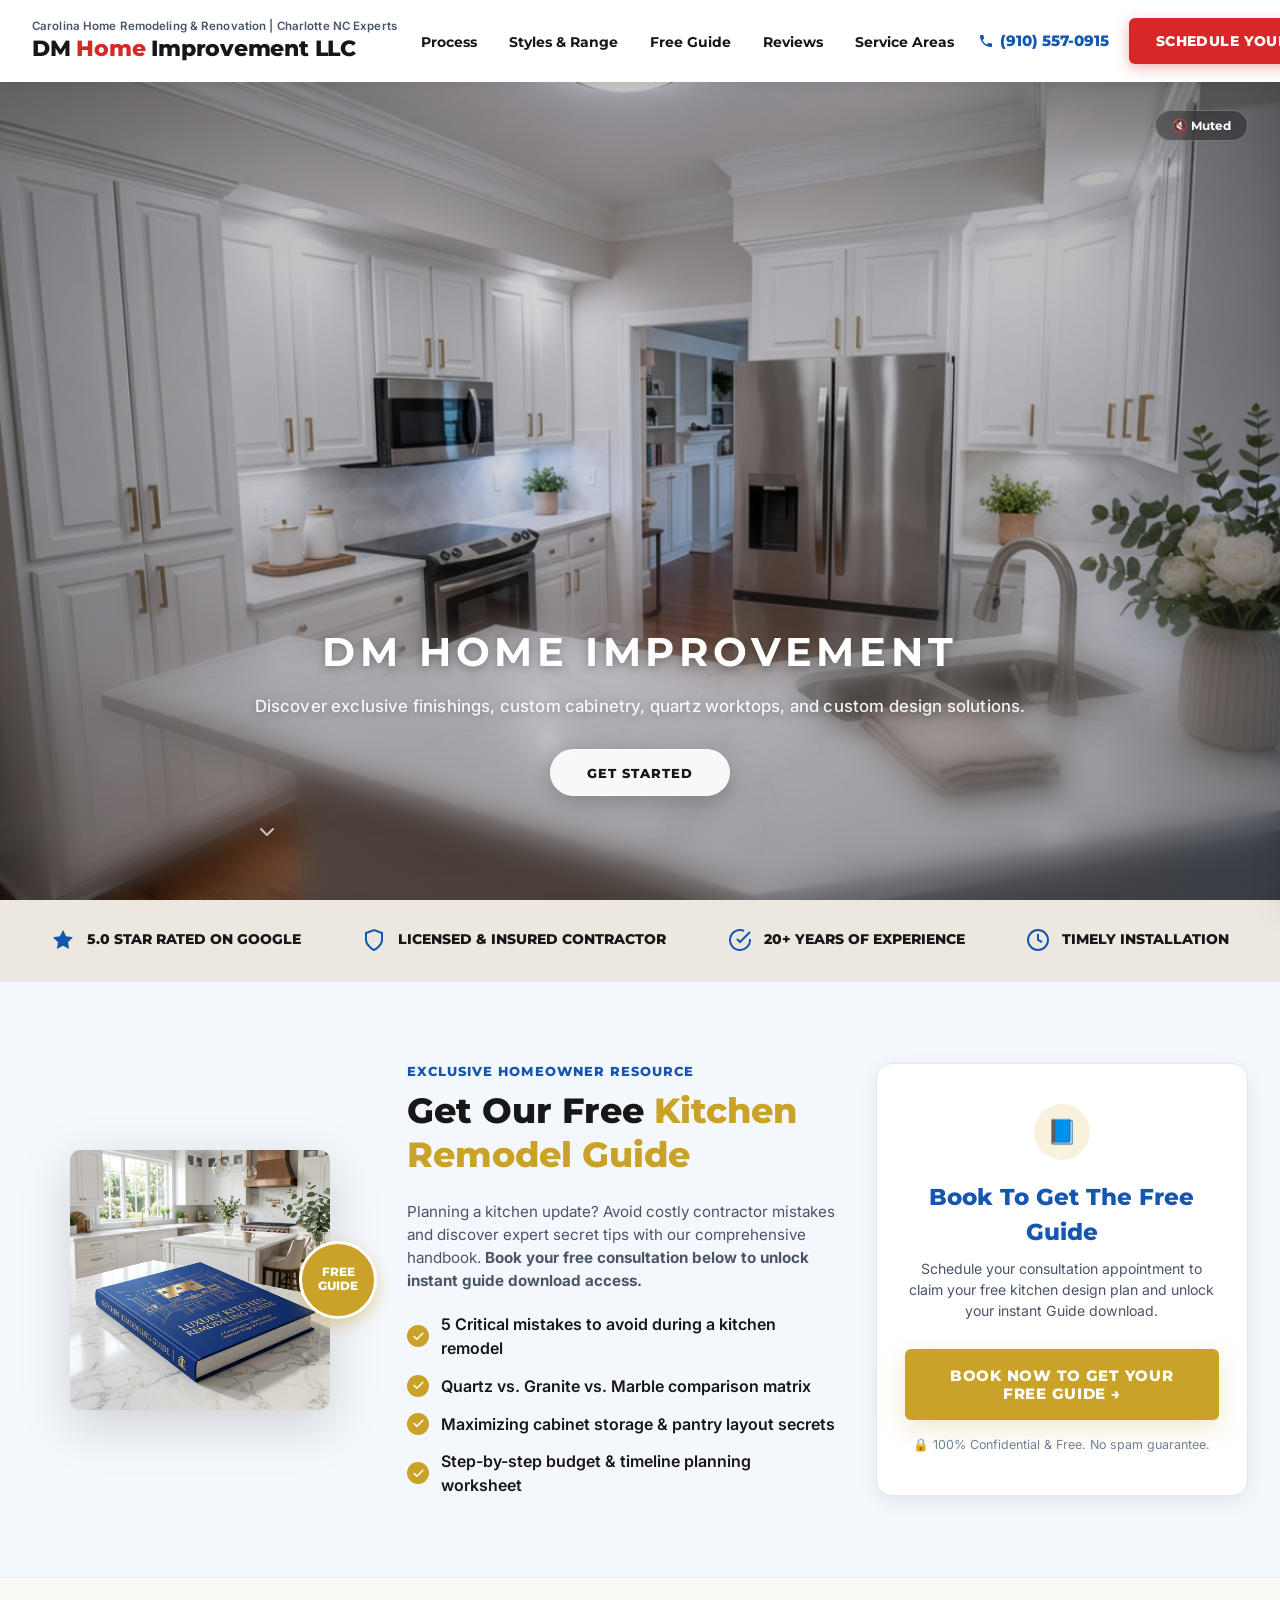
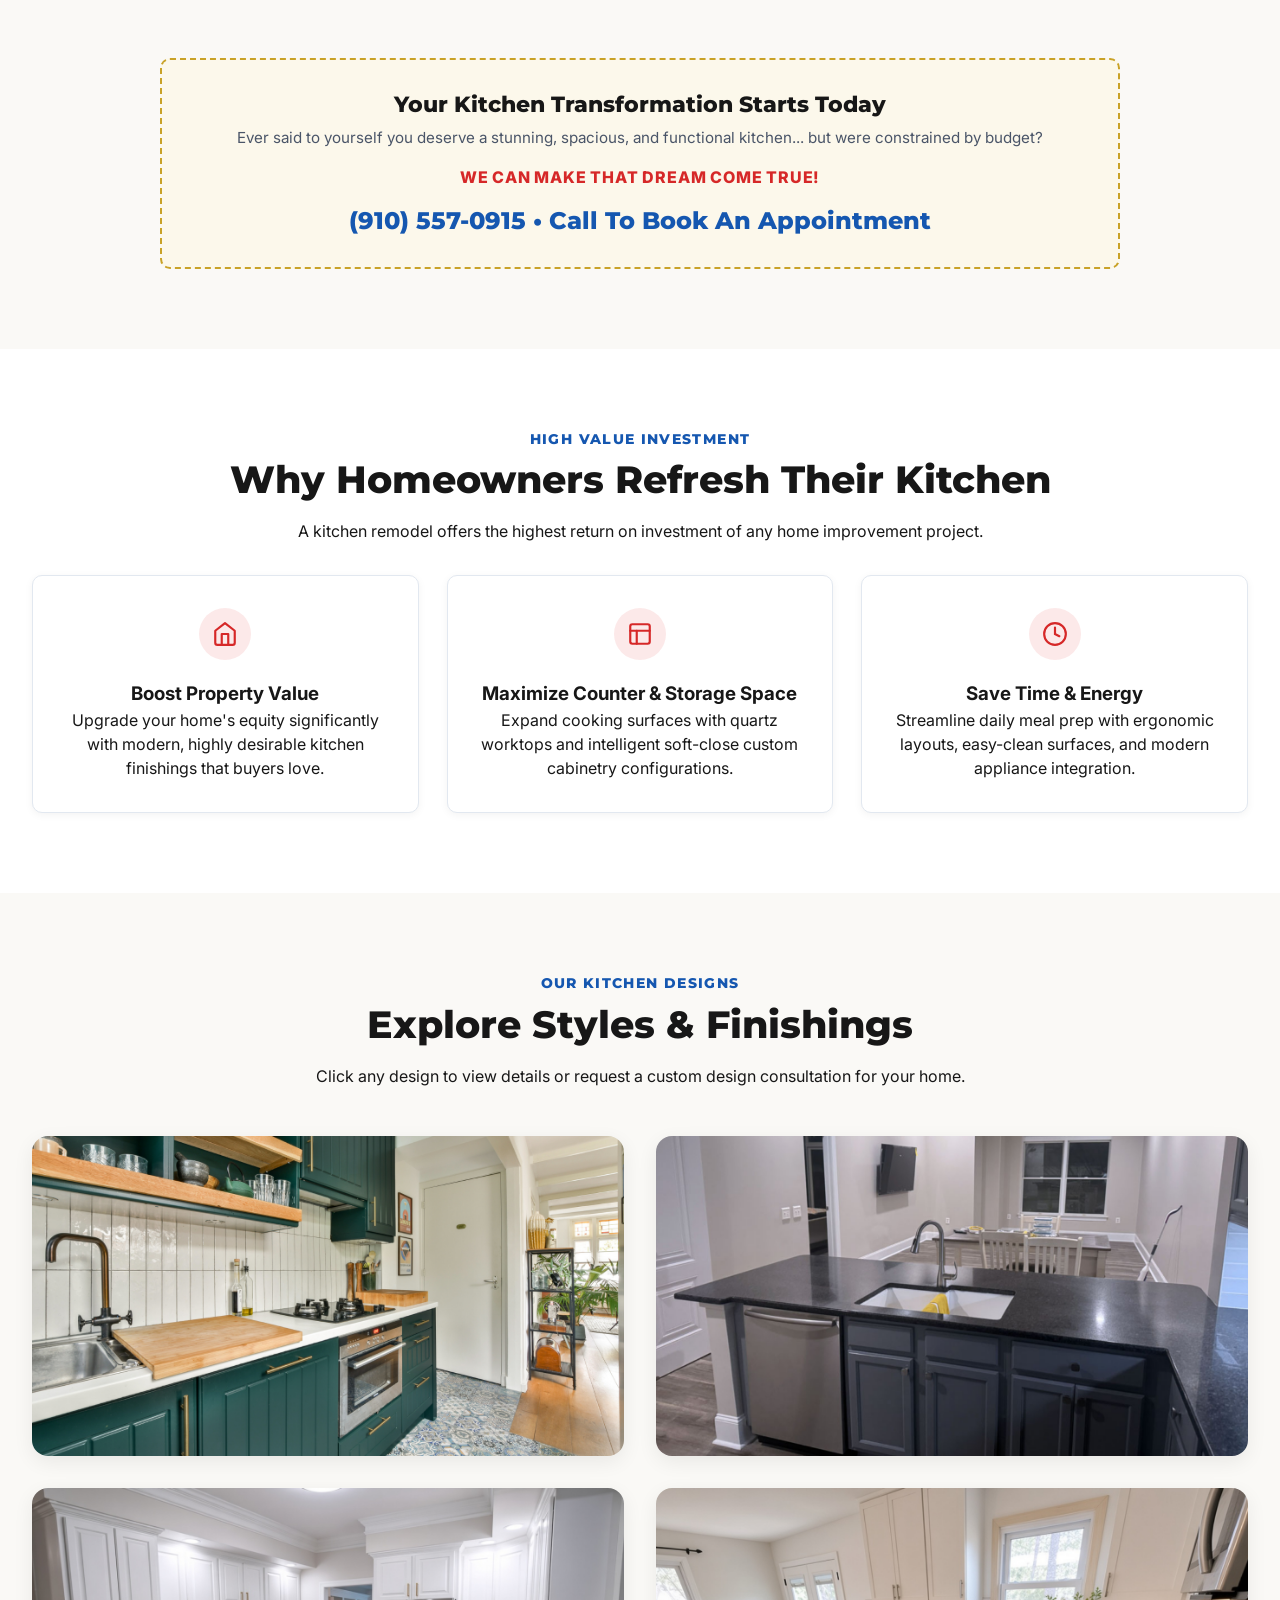
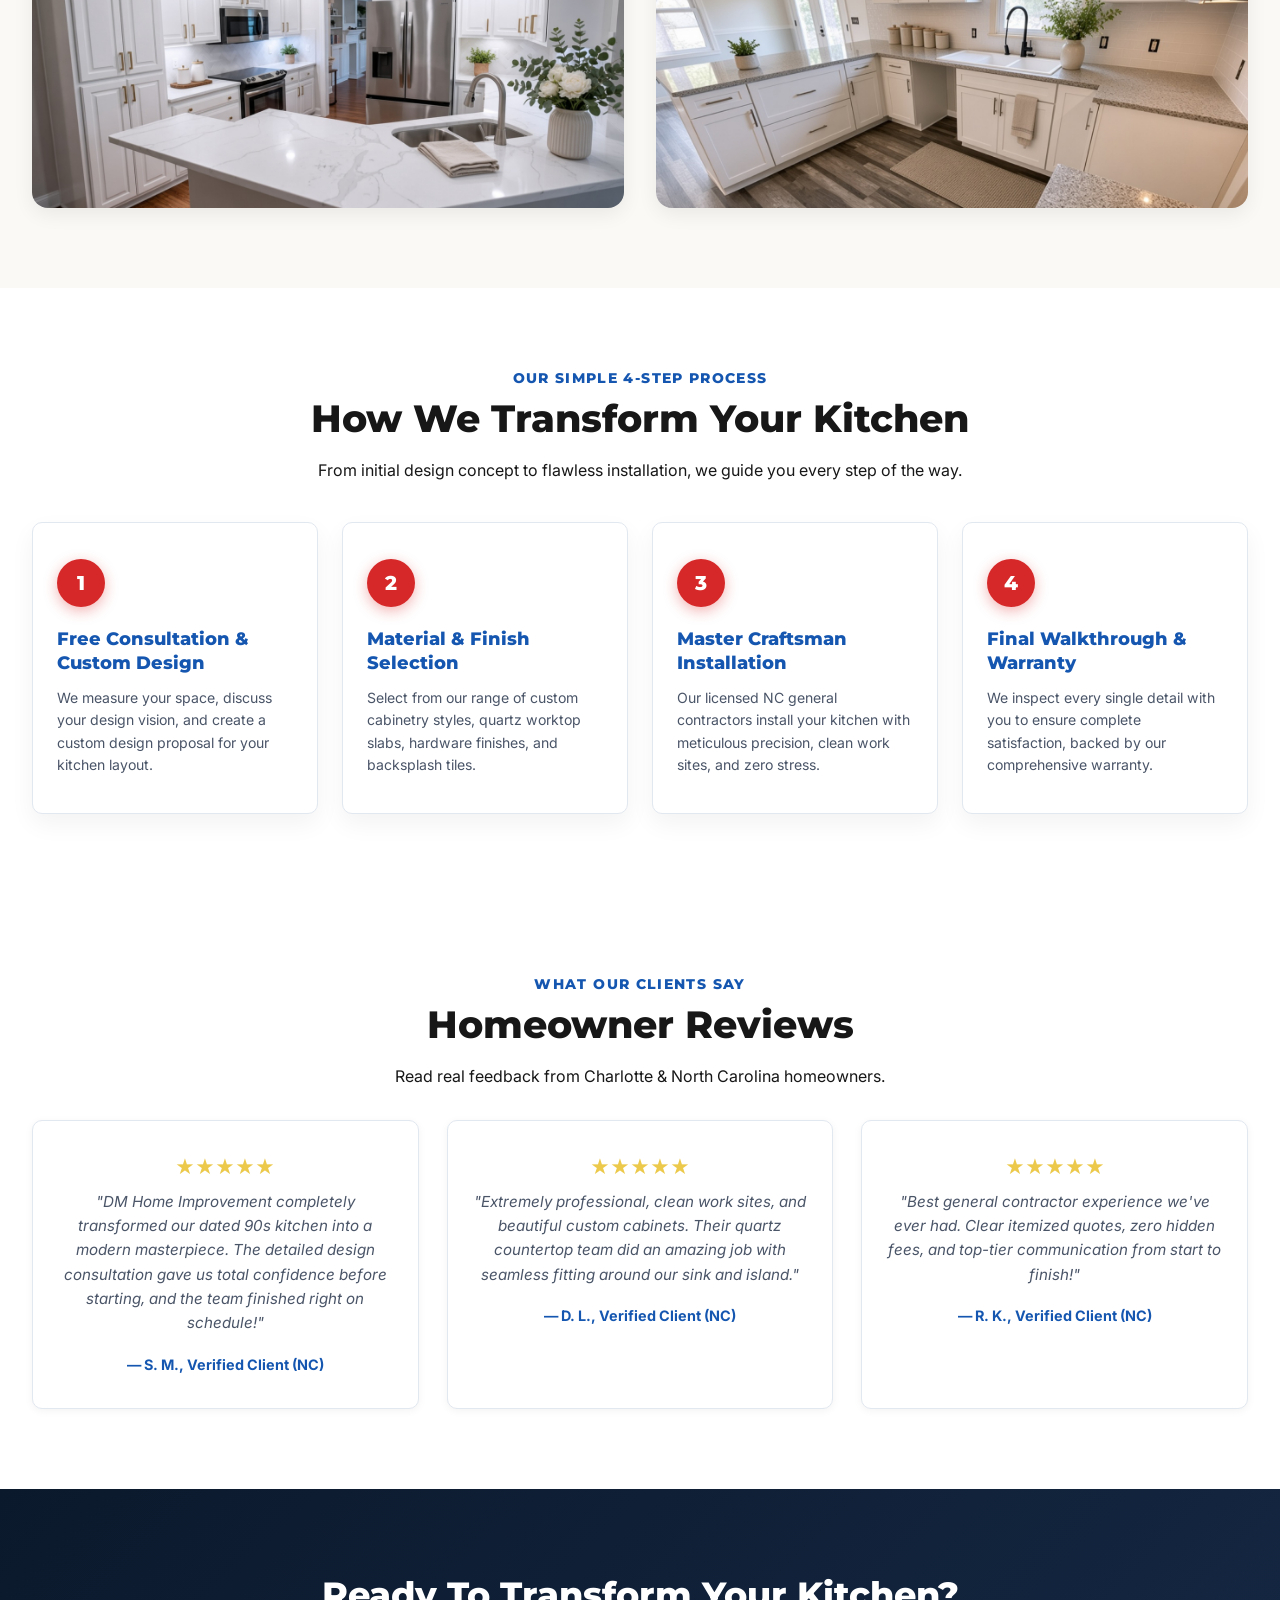
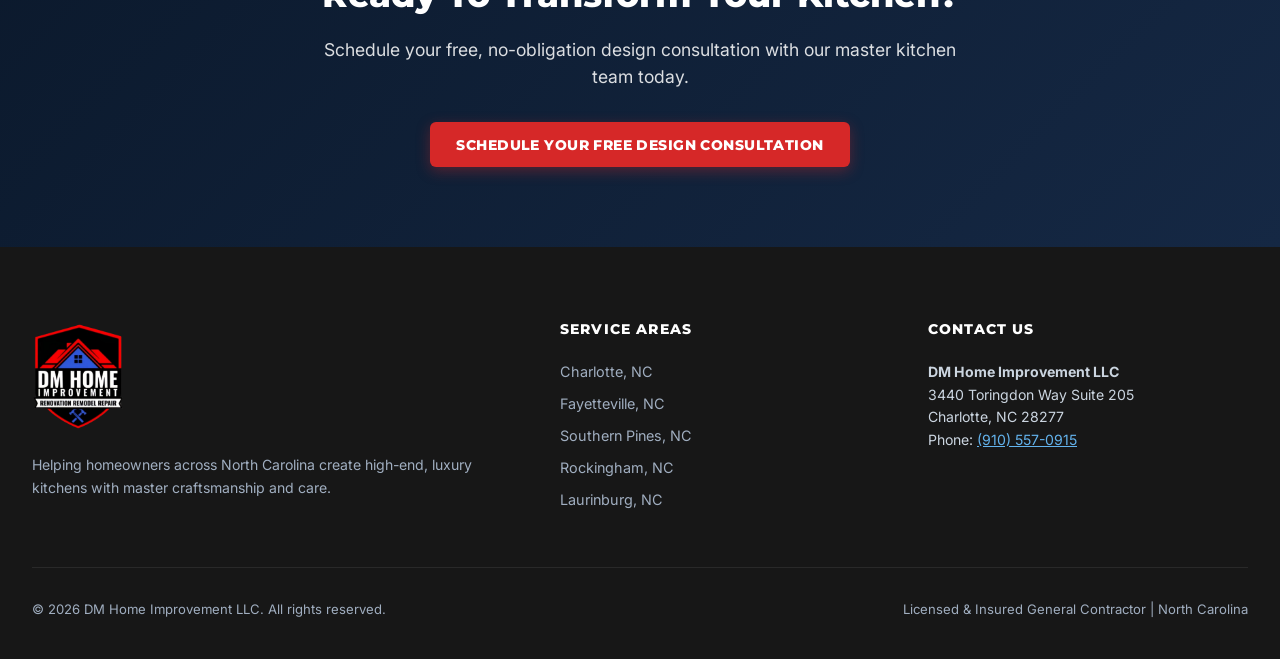
==== index.html @ f9c2791d "Update parameter keys for Google Calendar prefilling and add 1-click clipboard copy helper" ====
<!DOCTYPE html>
<html lang="en">
<head>
  <meta charset="UTF-8">
  <meta name="viewport" content="width=device-width, initial-scale=1.0">
  <title>Luxury Kitchen Remodeling & Makeovers Charlotte NC | DM Home Improvement LLC</title>
  <meta name="description" content="Transform your kitchen with bespoke finishings, custom cabinetry, and quartz worktops. DM Home Improvement LLC - Licensed Contractor in Charlotte NC.">
  
  <!-- Google Fonts: Montserrat & Inter -->
  <link rel="preconnect" href="https://fonts.googleapis.com">
  <link rel="preconnect" href="https://fonts.gstatic.com" crossorigin>
  <link href="https://fonts.googleapis.com/css2?family=Inter:wght@400;500;600;700&family=Montserrat:wght@600;700;800&display=swap" rel="stylesheet">
  
  <!-- Stylesheet -->
  <link rel="stylesheet" href="style.css?v=8080808">
</head>
<body>

  <!-- ==========================================
       1. HEADER NAVBAR (SPACIOUS SINGLE-LINE)
       ========================================== -->
  <header class="header">
    <div class="container header-container">
      <a href="#" class="brand-logo-text" aria-label="DM Home Improvement LLC Home">
        <span class="brand-tagline">Carolina Home Remodeling &amp; Renovation | Charlotte NC Experts</span>
        <span class="brand-name">DM <span class="text-red">Home</span> Improvement LLC</span>
      </a>

      <nav aria-label="Main Navigation">
        <ul class="nav-menu">
          <li><a href="#process" class="nav-link">Process</a></li>
          <li><a href="#range" class="nav-link">Styles & Range</a></li>
          <li><a href="#guide" class="nav-link">Free Guide</a></li>
          <li><a href="#reviews" class="nav-link">Reviews</a></li>
          <li><a href="#service-areas" class="nav-link">Service Areas</a></li>
        </ul>
      </nav>

      <div class="header-actions">
        <a href="tel:9105570915" class="header-phone">
          <svg viewBox="0 0 24 24" fill="currentColor">
            <path d="M6.62 10.79c1.44 2.83 3.76 5.14 6.59 6.59l2.2-2.2c.27-.27.67-.36 1.02-.24 1.12.37 2.33.57 3.57.57.55 0 1 .45 1 1V20c0 .55-.45 1-1 1-9.39 0-17-7.61-17-17 0-.55.45-1 1-1h3.5c.55 0 1 .45 1 1 0 1.25.2 2.45.57 3.57.11.35.03.74-.25 1.02l-2.2 2.2z"/>
          </svg>
          <span>(910) 557-0915</span>
        </a>

        <button class="btn btn-red js-open-consultation">
          SCHEDULE YOUR FREE DESIGN CONSULTATION
        </button>

        <button class="hamburger-btn" id="hamburgerBtn" aria-label="Toggle navigation menu" aria-expanded="false">
          <svg width="28" height="28" viewBox="0 0 24 24" fill="none" stroke="currentColor" stroke-width="2.5" stroke-linecap="round" stroke-linejoin="round">
            <line x1="3" y1="12" x2="21" y2="12"></line>
            <line x1="3" y1="6" x2="21" y2="6"></line>
            <line x1="3" y1="18" x2="21" y2="18"></line>
          </svg>
        </button>
      </div>
    </div>
  </header>

  <!-- Mobile Nav Drawer -->
  <div class="mobile-nav" id="mobileNav">
    <a href="#process" class="mobile-nav-link">Process</a>
    <a href="#range" class="mobile-nav-link">Styles & Range</a>
    <a href="#guide" class="mobile-nav-link">Free Guide</a>
    <a href="#reviews" class="mobile-nav-link">Reviews</a>
    <a href="#service-areas" class="mobile-nav-link">Service Areas</a>
    <button class="btn btn-red btn-full js-open-consultation" style="margin-top: 1rem;">
      SCHEDULE YOUR FREE DESIGN CONSULTATION
    </button>
  </div>

  <main>
    <!-- ==========================================
         2. RIMADESIO HERO SECTION
         ========================================== -->
    <section class="hero-rimadesio-container">
      <!-- Background Video Player (Hero.mp4) -->
      <video class="hero-rimadesio-video" id="heroBgVideo" autoplay loop muted playsinline poster="assets/kitchen-photo-3.png">
        <source src="assets/hero-video.mp4" type="video/mp4">
        Your browser does not support HTML5 video.
      </video>

      <!-- Vignette Overlay -->
      <div class="hero-vignette-overlay"></div>

      <!-- Bottom 1/3 Frosted Glass Blur Mask -->
      <div class="hero-blur-bottom-mask"></div>

      <!-- Mute/Unmute Control Button -->
      <div class="hero-sound-toggle">
        <button class="video-control-btn" id="videoSoundBtn" aria-label="Toggle Video Sound">
          <span>🔇 Muted</span>
        </button>
      </div>

      <!-- Centered Rimadesio Minimalist Content Overlay -->
      <div class="hero-rimadesio-content">
        <h1 class="hero-rimadesio-title">DM HOME IMPROVEMENT</h1>
        <p class="hero-rimadesio-subtitle">
          Discover exclusive finishings, custom cabinetry, quartz worktops, and custom design solutions.
        </p>

        <button class="btn btn-pill-rimadesio js-open-consultation">
          GET STARTED
        </button>

        <div class="scroll-down-arrow">
          <svg width="24" height="24" viewBox="0 0 24 24" fill="none" stroke="currentColor" stroke-width="2" stroke-linecap="round" stroke-linejoin="round">
            <polyline points="6 9 12 15 18 9"></polyline>
          </svg>
        </div>
      </div>
    </section>

    <!-- ==========================================
         3. TRUST BADGES BAR
         ========================================== -->
    <section class="trust-bar">
      <div class="container trust-bar-flex">
        <div class="trust-bar-item">
          <svg viewBox="0 0 24 24" fill="currentColor"><path d="M12 2l3.09 6.26L22 9.27l-5 4.87 1.18 6.88L12 17.77l-6.18 3.25L7 14.14 2 9.27l6.91-1.01L12 2z"/></svg>
          <span>5.0 STAR RATED ON GOOGLE</span>
        </div>
        <div class="trust-bar-item">
          <svg viewBox="0 0 24 24" fill="none" stroke="currentColor" stroke-width="2"><path d="M12 22s8-4 8-10V5l-8-3-8 3v7c0 6 8 10 8 10z"/></svg>
          <span>LICENSED &amp; INSURED CONTRACTOR</span>
        </div>
        <div class="trust-bar-item">
          <svg viewBox="0 0 24 24" fill="none" stroke="currentColor" stroke-width="2"><path d="M22 11.08V12a10 10 0 1 1-5.93-9.14"/><polyline points="22 4 12 14.01 9 11.01"/></svg>
          <span>20+ YEARS OF EXPERIENCE</span>
        </div>
        <div class="trust-bar-item">
          <svg viewBox="0 0 24 24" fill="none" stroke="currentColor" stroke-width="2"><circle cx="12" cy="12" r="10"/><path d="M12 6v6l4 2"/></svg>
          <span>TIMELY INSTALLATION</span>
        </div>
      </div>
    </section>

    <!-- ==========================================
         4. LEAD MAGNET SECTION (MUST BOOK APPOINTMENT TO DOWNLOAD GUIDE)
         ========================================== -->
    <section class="section-padding guide-section" id="guide">
      <div class="container guide-grid">
        <!-- Left: Guide Booklet Mockup -->
        <div class="guide-booklet-container">
          <img src="assets/kitchen-guide-booklet.jpg" alt="Luxury Kitchen Remodeling Guide Booklet" class="guide-booklet-img">
          <div class="guide-download-badge">
            <span>FREE</span>
            <span>GUIDE</span>
          </div>
        </div>

        <!-- Center: Text & Takeaways Bullet List -->
        <div class="guide-content">
          <span class="guide-eyebrow">EXCLUSIVE HOMEOWNER RESOURCE</span>
          <h2 class="guide-title">Get Our Free <span>Kitchen Remodel Guide</span></h2>
          <p style="font-size: 0.95rem; color: var(--color-gray-dark); margin-bottom: 1.25rem;">
            Planning a kitchen update? Avoid costly contractor mistakes and discover expert secret tips with our comprehensive handbook. <strong>Book your free consultation below to unlock instant guide download access.</strong>
          </p>

          <ul class="guide-items">
            <li>
              <span class="check-icon-gold">
                <svg viewBox="0 0 24 24" fill="none" stroke="currentColor" stroke-linecap="round" stroke-linejoin="round">
                  <polyline points="20 6 9 17 4 12"></polyline>
                </svg>
              </span>
              <span>5 Critical mistakes to avoid during a kitchen remodel</span>
            </li>
            <li>
              <span class="check-icon-gold">
                <svg viewBox="0 0 24 24" fill="none" stroke="currentColor" stroke-linecap="round" stroke-linejoin="round">
                  <polyline points="20 6 9 17 4 12"></polyline>
                </svg>
              </span>
              <span>Quartz vs. Granite vs. Marble comparison matrix</span>
            </li>
            <li>
              <span class="check-icon-gold">
                <svg viewBox="0 0 24 24" fill="none" stroke="currentColor" stroke-linecap="round" stroke-linejoin="round">
                  <polyline points="20 6 9 17 4 12"></polyline>
                </svg>
              </span>
              <span>Maximizing cabinet storage &amp; pantry layout secrets</span>
            </li>
            <li>
              <span class="check-icon-gold">
                <svg viewBox="0 0 24 24" fill="none" stroke="currentColor" stroke-linecap="round" stroke-linejoin="round">
                  <polyline points="20 6 9 17 4 12"></polyline>
                </svg>
              </span>
              <span>Step-by-step budget &amp; timeline planning worksheet</span>
            </li>
          </ul>
        </div>

        <!-- Right: Book Consultation to Unlock Guide Card -->
        <div class="form-card-light text-center" style="display: flex; flex-direction: column; align-items: center; justify-content: center; padding: 2.5rem 1.75rem;">
          <div style="width: 56px; height: 56px; background: rgba(201, 162, 39, 0.15); color: var(--color-gold); border-radius: 50%; display: flex; align-items: center; justify-content: center; margin-bottom: 1.25rem; font-size: 1.5rem;">
            📘
          </div>
          <h3 class="form-header-title" style="margin-bottom: 0.5rem;">Book To Get The Free Guide</h3>
          <p class="form-header-subtitle" style="margin-bottom: 1.75rem; line-height: 1.5;">
            Schedule your consultation appointment to claim your free kitchen design plan and unlock your instant Guide download.
          </p>

          <button type="button" class="btn btn-gold btn-full js-open-consultation" style="font-size: 0.92rem; padding: 1.1rem 1.5rem; text-transform: uppercase; font-weight: 800; letter-spacing: 0.05em;">
            BOOK NOW TO GET YOUR FREE GUIDE →
          </button>

          <div class="privacy-notice" style="margin-top: 1rem; text-align: center; font-size: 0.78rem; color: var(--color-gray-muted);">
            <span>🔒 100% Confidential &amp; Free. No spam guarantee.</span>
          </div>
        </div>
      </div>
    </section>

    <!-- ==========================================
         5. CALLOUT BANNER
         ========================================== -->
    <section class="section-padding bg-warm">
      <div class="container">
        <div class="callout-banner">
          <h3 class="callout-title">Your Kitchen Transformation Starts Today</h3>
          <p class="callout-subtitle">Ever said to yourself you deserve a stunning, spacious, and functional kitchen... but were constrained by budget?</p>
          <p style="font-weight: 800; color: var(--color-red); margin-bottom: 0.85rem; letter-spacing: 0.05em; text-transform: uppercase;">WE CAN MAKE THAT DREAM COME TRUE!</p>
          <a href="tel:9105570915" class="callout-phone">(910) 557-0915 &bull; Call To Book An Appointment</a>
        </div>
      </div>
    </section>

    <!-- ==========================================
         6. WHY REFRESH YOUR KITCHEN SECTION
         ========================================== -->
    <section class="section-padding bg-white">
      <div class="container">
        <div class="section-header text-center">
          <span class="section-eyebrow">HIGH VALUE INVESTMENT</span>
          <h2 class="section-title">Why Homeowners Refresh Their Kitchen</h2>
          <p class="section-subtitle">A kitchen remodel offers the highest return on investment of any home improvement project.</p>
        </div>

        <div class="cards-grid">
          <div class="feature-card">
            <div class="feature-card-icon">
              <svg viewBox="0 0 24 24" fill="none" stroke="currentColor" stroke-linecap="round" stroke-linejoin="round">
                <path d="M3 9l9-7 9 7v11a2 2 0 0 1-2 2H5a2 2 0 0 1-2-2z"></path>
                <polyline points="9 22 9 12 15 12 15 22"></polyline>
              </svg>
            </div>
            <h3 class="feature-card-title">Boost Property Value</h3>
            <p class="feature-card-desc">Upgrade your home's equity significantly with modern, highly desirable kitchen finishings that buyers love.</p>
          </div>

          <div class="feature-card">
            <div class="feature-card-icon">
              <svg viewBox="0 0 24 24" fill="none" stroke="currentColor" stroke-linecap="round" stroke-linejoin="round">
                <rect x="3" y="3" width="18" height="18" rx="2" ry="2"></rect>
                <line x1="3" y1="9" x2="21" y2="9"></line>
                <line x1="9" y1="21" x2="9" y2="9"></line>
              </svg>
            </div>
            <h3 class="feature-card-title">Maximize Counter &amp; Storage Space</h3>
            <p class="feature-card-desc">Expand cooking surfaces with quartz worktops and intelligent soft-close custom cabinetry configurations.</p>
          </div>

          <div class="feature-card">
            <div class="feature-card-icon">
              <svg viewBox="0 0 24 24" fill="none" stroke="currentColor" stroke-linecap="round" stroke-linecap="round">
                <circle cx="12" cy="12" r="10"></circle>
                <polyline points="12 6 12 12 16 14"></polyline>
              </svg>
            </div>
            <h3 class="feature-card-title">Save Time &amp; Energy</h3>
            <p class="feature-card-desc">Streamline daily meal prep with ergonomic layouts, easy-clean surfaces, and modern appliance integration.</p>
          </div>
        </div>
      </div>
    </section>

    <!-- ==========================================
         7. STYLES & RANGE SECTION
         ========================================== -->
    <section class="section-padding bg-warm" id="range">
      <div class="container">
        <div class="section-header text-center">
          <span class="section-eyebrow">OUR KITCHEN DESIGNS</span>
          <h2 class="section-title">Explore Styles &amp; Finishings</h2>
          <p class="section-subtitle">Click any design to view details or request a custom design consultation for your home.</p>
        </div>

        <div class="gallery-grid">
          <div class="gallery-item">
            <div class="gallery-img-container">
              <img src="assets/kitchen-photo-1.png" alt="Emerald Green & Gold Shaker Style Kitchen" class="gallery-img">
            </div>
            <div class="gallery-card-body">
              <h3 class="gallery-title">Emerald Green &amp; Gold Shaker Style</h3>
              <p class="gallery-desc">Deep forest green custom cabinetry paired with warm wood open shelving, champagne gold hardware, gas cooktop, and vertical subway tile backsplash.</p>
              <button class="btn btn-outline-red btn-sm js-view-render" data-style="photo1">View Details</button>
            </div>
          </div>

          <div class="gallery-item">
            <div class="gallery-img-container">
              <img src="assets/kitchen-photo-2.png" alt="Slate Grey & Dark Granite Island Kitchen" class="gallery-img">
            </div>
            <div class="gallery-card-body">
              <h3 class="gallery-title">Slate Grey &amp; Dark Granite Island</h3>
              <p class="gallery-desc">Custom slate grey island cabinetry featuring a sleek dark granite worktop, double undermount ceramic sink, brushed nickel faucet, and integrated dishwasher.</p>
              <button class="btn btn-outline-red btn-sm js-view-render" data-style="photo2">View Details</button>
            </div>
          </div>

          <div class="gallery-item">
            <div class="gallery-img-container">
              <img src="assets/kitchen-photo-3.png" alt="Bright White & Calacatta Quartz Peninsula Kitchen" class="gallery-img">
            </div>
            <div class="gallery-card-body">
              <h3 class="gallery-title">Bright White &amp; Calacatta Quartz Peninsula</h3>
              <p class="gallery-desc">Premium bright white custom cabinetry featuring champagne gold hardware, Calacatta white vein quartz countertops, and an open peninsula layout.</p>
              <button class="btn btn-outline-red btn-sm js-view-render" data-style="photo3">View Details</button>
            </div>
          </div>

          <div class="gallery-item">
            <div class="gallery-img-container">
              <img src="assets/kitchen-photo-4.png" alt="Cream Shaker & Speckled Granite Countertops" class="gallery-img">
            </div>
            <div class="gallery-card-body">
              <h3 class="gallery-title">Cream Shaker &amp; Speckled Granite Countertops</h3>
              <p class="gallery-desc">Clean cream shaker cabinetry with polished nickel pulls, speckled granite surfaces, double white sink, and a matte black gooseneck faucet.</p>
              <button class="btn btn-outline-red btn-sm js-view-render" data-style="photo4">View Details</button>
            </div>
          </div>
        </div>
      </div>
    </section>

    <!-- ==========================================
         8. PROCESS SECTION
         ========================================== -->
    <section class="section-padding bg-white" id="process">
      <div class="container">
        <div class="section-header text-center">
          <span class="section-eyebrow">OUR SIMPLE 4-STEP PROCESS</span>
          <h2 class="section-title">How We Transform Your Kitchen</h2>
          <p class="section-subtitle">From initial design concept to flawless installation, we guide you every step of the way.</p>
        </div>

        <div class="grid-4-process">
          <div class="process-card">
            <div class="process-step-badge">1</div>
            <h3 class="process-card-title">Free Consultation &amp; Custom Design</h3>
            <p class="process-card-desc">We measure your space, discuss your design vision, and create a custom design proposal for your kitchen layout.</p>
          </div>

          <div class="process-card">
            <div class="process-step-badge">2</div>
            <h3 class="process-card-title">Material &amp; Finish Selection</h3>
            <p class="process-card-desc">Select from our range of custom cabinetry styles, quartz worktop slabs, hardware finishes, and backsplash tiles.</p>
          </div>

          <div class="process-card">
            <div class="process-step-badge">3</div>
            <h3 class="process-card-title">Master Craftsman Installation</h3>
            <p class="process-card-desc">Our licensed NC general contractors install your kitchen with meticulous precision, clean work sites, and zero stress.</p>
          </div>

          <div class="process-card">
            <div class="process-step-badge">4</div>
            <h3 class="process-card-title">Final Walkthrough &amp; Warranty</h3>
            <p class="process-card-desc">We inspect every single detail with you to ensure complete satisfaction, backed by our comprehensive warranty.</p>
          </div>
        </div>
      </div>
    </section>

    <!-- ==========================================
         9. REVIEWS & TESTIMONIALS
         ========================================== -->
    <section class="section-padding bg-white" id="reviews">
      <div class="container">
        <div class="section-header text-center">
          <span class="section-eyebrow">WHAT OUR CLIENTS SAY</span>
          <h2 class="section-title">Homeowner Reviews</h2>
          <p class="section-subtitle">Read real feedback from Charlotte &amp; North Carolina homeowners.</p>
        </div>

        <div class="cards-grid">
          <div class="feature-card">
            <div style="color: #ecc94b; font-size: 1.2rem; margin-bottom: 0.5rem;">★★★★★</div>
            <p style="font-size: 0.95rem; color: var(--color-gray-dark); font-style: italic; line-height: 1.6; margin-bottom: 1rem;">
              "DM Home Improvement completely transformed our dated 90s kitchen into a modern masterpiece. The detailed design consultation gave us total confidence before starting, and the team finished right on schedule!"
            </p>
            <strong style="color: var(--color-royal-blue); font-size: 0.9rem;">— S. M., Verified Client (NC)</strong>
          </div>

          <div class="feature-card">
            <div style="color: #ecc94b; font-size: 1.2rem; margin-bottom: 0.5rem;">★★★★★</div>
            <p style="font-size: 0.95rem; color: var(--color-gray-dark); font-style: italic; line-height: 1.6; margin-bottom: 1rem;">
              "Extremely professional, clean work sites, and beautiful custom cabinets. Their quartz countertop team did an amazing job with seamless fitting around our sink and island."
            </p>
            <strong style="color: var(--color-royal-blue); font-size: 0.9rem;">— D. L., Verified Client (NC)</strong>
          </div>

          <div class="feature-card">
            <div style="color: #ecc94b; font-size: 1.2rem; margin-bottom: 0.5rem;">★★★★★</div>
            <p style="font-size: 0.95rem; color: var(--color-gray-dark); font-style: italic; line-height: 1.6; margin-bottom: 1rem;">
              "Best general contractor experience we've ever had. Clear itemized quotes, zero hidden fees, and top-tier communication from start to finish!"
            </p>
            <strong style="color: var(--color-royal-blue); font-size: 0.9rem;">— R. K., Verified Client (NC)</strong>
          </div>
        </div>
      </div>
    </section>

    <!-- ==========================================
         10. FINAL CTA BANNER
         ========================================== -->
    <section class="section-padding final-cta-section text-center" style="background: linear-gradient(135deg, #0b192c 0%, #152844 100%); color: white;">
      <div class="container final-cta-container text-center">
        <h2 style="font-family: var(--font-heading); font-size: 2.2rem; font-weight: 800; margin-bottom: 1rem; text-align: center;">Ready To Transform Your Kitchen?</h2>
        <p style="font-size: 1.1rem; color: rgba(255, 255, 255, 0.85); max-width: 650px; margin: 0 auto 2rem auto; text-align: center;">
          Schedule your free, no-obligation design consultation with our master kitchen team today.
        </p>
        <button class="btn btn-red btn-lg js-open-consultation" style="margin: 0 auto; display: inline-flex;">
          SCHEDULE YOUR FREE DESIGN CONSULTATION
        </button>
      </div>
    </section>
  </main>

  <!-- ==========================================
       11. FOOTER
       ========================================== -->
  <footer class="footer">
    <div class="container">
      <div class="footer-grid">
        <div class="footer-brand">
          <img src="assets/footer-logo-new.png" alt="DM Home Improvement LLC Shield Logo">
          <p style="font-size: 0.88rem; line-height: 1.6; color: #a0aec0;">
            Helping homeowners across North Carolina create high-end, luxury kitchens with master craftsmanship and care.
          </p>
        </div>

        <div id="service-areas">
          <h4 class="footer-col-title">SERVICE AREAS</h4>
          <ul class="footer-links">
            <li><a href="#">Charlotte, NC</a></li>
            <li><a href="#">Fayetteville, NC</a></li>
            <li><a href="#">Southern Pines, NC</a></li>
            <li><a href="#">Rockingham, NC</a></li>
            <li><a href="#">Laurinburg, NC</a></li>
          </ul>
        </div>

        <div>
          <h4 class="footer-col-title">CONTACT US</h4>
          <p style="font-size: 0.88rem; line-height: 1.6; color: #cbd5e0;">
            <strong>DM Home Improvement LLC</strong><br>
            3440 Toringdon Way Suite 205<br>
            Charlotte, NC 28277<br>
            Phone: <a href="tel:9105570915" style="color: #63b3ed; text-decoration: underline;">(910) 557-0915</a>
          </p>
        </div>
      </div>

      <div class="footer-bottom">
        <p>&copy; 2026 DM Home Improvement LLC. All rights reserved.</p>
        <p>Licensed &amp; Insured General Contractor | North Carolina</p>
      </div>
    </div>
  </footer>

  <!-- ==========================================
       12. KITCHEN PROJECT QUESTIONNAIRE POPUP MODAL
       ========================================== -->
  <div class="modal-overlay" id="quizModal" role="dialog" aria-modal="true">
    <div class="quiz-modal-card">
      <button class="modal-close" id="quizCloseBtn" aria-label="Close modal">&times;</button>

      <!-- Progress Header -->
      <div class="quiz-progress-wrapper">
        <div class="quiz-progress-header">
          <span>KITCHEN PROJECT QUESTIONNAIRE</span>
          <span id="quizStepIndicator">STEP 1 OF 5</span>
        </div>
        <div class="quiz-progress-bar">
          <div class="quiz-progress-fill" id="quizProgressFill" style="width: 20%;"></div>
        </div>
      </div>

      <!-- STEP 1: Investment Range -->
      <div id="quizStep1">
        <h3 class="quiz-question-title">1. What investment range are you considering for your kitchen remodel?</h3>

        <div class="quiz-options-grid">
          <div class="quiz-option-card" data-value="Under $15,000">
            <div class="quiz-option-label">Under $15,000</div>
            <div class="quiz-option-icon">➔</div>
          </div>
          <div class="quiz-option-card" data-value="$15,000-$20,000">
            <div class="quiz-option-label">$15,000–$20,000</div>
            <div class="quiz-option-icon">➔</div>
          </div>
          <div class="quiz-option-card" data-value="$20,000-$30,000">
            <div class="quiz-option-label">$20,000–$30,000</div>
            <div class="quiz-option-icon">➔</div>
          </div>
          <div class="quiz-option-card" data-value="$30,000-$50,000">
            <div class="quiz-option-label">$30,000–$50,000</div>
            <div class="quiz-option-icon">➔</div>
          </div>
          <div class="quiz-option-card" data-value="$50,000+">
            <div class="quiz-option-label">$50,000+</div>
            <div class="quiz-option-icon">➔</div>
          </div>
          <div class="quiz-option-card" data-value="Not sure yet">
            <div class="quiz-option-label">Not sure yet</div>
            <div class="quiz-option-icon">➔</div>
          </div>
        </div>
      </div>

      <!-- STEP 2: Timeline -->
      <div id="quizStep2" style="display: none;">
        <h3 class="quiz-question-title">2. When are you looking to get started?</h3>

        <div class="quiz-options-grid" style="grid-template-columns: 1fr;">
          <div class="quiz-option-card" data-value="Ready Now">
            <div class="quiz-option-label">
              <strong style="color: var(--color-red);">Ready Now</strong> — I'm ready to move forward once I find the right contractor.
            </div>
            <div class="quiz-option-icon">➔</div>
          </div>
          <div class="quiz-option-card" data-value="3-6 Months">
            <div class="quiz-option-label">
              <strong>3–6 Months</strong> — I'm gathering information, comparing options, and preparing my budget.
            </div>
            <div class="quiz-option-icon">➔</div>
          </div>
          <div class="quiz-option-card" data-value="6+ Months">
            <div class="quiz-option-label">
              <strong>6+ Months</strong> — I'm still in the early planning/exploration stage.
            </div>
            <div class="quiz-option-icon">➔</div>
          </div>
        </div>
      </div>

      <!-- STEP 3: Kitchen Project Description -->
      <div id="quizStep3" style="display: none;">
        <h3 class="quiz-question-title">3. What best describes your kitchen project?</h3>

        <div class="quiz-options-grid" style="grid-template-columns: 1fr;">
          <div class="quiz-option-card" data-value="Update existing layout">
            <div class="quiz-option-label">Update my kitchen within the existing layout</div>
            <div class="quiz-option-icon">➔</div>
          </div>
          <div class="quiz-option-card" data-value="Complete kitchen remodel">
            <div class="quiz-option-label">Complete kitchen remodel</div>
            <div class="quiz-option-icon">➔</div>
          </div>
          <div class="quiz-option-card" data-value="Cabinets/countertops/finishes update">
            <div class="quiz-option-label">Cabinets/countertops/finishes update</div>
            <div class="quiz-option-icon">➔</div>
          </div>
          <div class="quiz-option-card" data-value="Change existing layout">
            <div class="quiz-option-label">Change or redesign the existing layout</div>
            <div class="quiz-option-icon">➔</div>
          </div>
          <div class="quiz-option-card" data-value="Not sure - recommendations">
            <div class="quiz-option-label">Not sure yet — I'd like recommendations</div>
            <div class="quiz-option-icon">➔</div>
          </div>
        </div>
      </div>

      <!-- STEP 4: What Matters Most (Select all that apply) -->
      <div id="quizStep4" style="display: none;">
        <h3 class="quiz-question-title">4. What matters most to you with this project? <span style="font-size: 0.85rem; font-weight: normal; color: #718096; display: block; margin-top: 0.25rem;">(Select all that apply)</span></h3>

        <div class="quiz-options-grid">
          <div class="quiz-checkbox-card">
            <input type="checkbox" name="matters" value="Updated design" class="quiz-checkbox" style="display:none;">
            <div class="checkbox-content">
              <span class="checkbox-box">✓</span>
              <span class="checkbox-label">Updated design</span>
            </div>
          </div>
          <div class="quiz-checkbox-card">
            <input type="checkbox" name="matters" value="Better layout" class="quiz-checkbox" style="display:none;">
            <div class="checkbox-content">
              <span class="checkbox-box">✓</span>
              <span class="checkbox-label">Better layout</span>
            </div>
          </div>
          <div class="quiz-checkbox-card">
            <input type="checkbox" name="matters" value="More storage" class="quiz-checkbox" style="display:none;">
            <div class="checkbox-content">
              <span class="checkbox-box">✓</span>
              <span class="checkbox-label">More storage</span>
            </div>
          </div>
          <div class="quiz-checkbox-card">
            <input type="checkbox" name="matters" value="Better countertops/cabinets" class="quiz-checkbox" style="display:none;">
            <div class="checkbox-content">
              <span class="checkbox-box">✓</span>
              <span class="checkbox-label">Better countertops/cabinets</span>
            </div>
          </div>
          <div class="quiz-checkbox-card">
            <input type="checkbox" name="matters" value="More entertaining space" class="quiz-checkbox" style="display:none;">
            <div class="checkbox-content">
              <span class="checkbox-box">✓</span>
              <span class="checkbox-label">More entertaining space</span>
            </div>
          </div>
          <div class="quiz-checkbox-card">
            <input type="checkbox" name="matters" value="Improved functionality" class="quiz-checkbox" style="display:none;">
            <div class="checkbox-content">
              <span class="checkbox-box">✓</span>
              <span class="checkbox-label">Improved functionality</span>
            </div>
          </div>
          <div class="quiz-checkbox-card">
            <input type="checkbox" name="matters" value="Increasing home value" class="quiz-checkbox" style="display:none;">
            <div class="checkbox-content">
              <span class="checkbox-box">✓</span>
              <span class="checkbox-label">Increasing home value</span>
            </div>
          </div>
          <div class="quiz-checkbox-card">
            <input type="checkbox" name="matters" value="Other" class="quiz-checkbox" style="display:none;">
            <div class="checkbox-content">
              <span class="checkbox-box">✓</span>
              <span class="checkbox-label">Other</span>
            </div>
          </div>
        </div>

        <div style="margin-top: 1.5rem; text-align: center;">
          <button type="button" class="btn btn-red btn-full" id="btnNextStep4" style="font-size: 0.95rem; padding: 0.9rem;">
            CONTINUE TO FINAL STEP →
          </button>
        </div>
      </div>

      <!-- STEP 5: Final Contact Info Form -->
      <div id="quizStep5" style="display: none;">
        <h3 class="quiz-question-title">Where should we send your custom kitchen design proposal &amp; quote?</h3>
        <p class="quiz-question-subtitle">Enter your details to claim your free design consultation &amp; download your Kitchen Remodel Guide.</p>

        <form class="lead-form" id="quizFinalForm">
          <input type="text" class="form-input" id="quizName" placeholder="Full Name *" required>
          <input type="tel" class="form-input" id="quizPhone" placeholder="Phone Number *" required>
          <input type="email" class="form-input" id="quizEmail" placeholder="Email Address *" required>
          <input type="text" class="form-input" id="quizZip" placeholder="ZIP Code *" required>

          <button type="submit" class="btn btn-red btn-full" style="margin-top: 0.5rem; font-size: 0.95rem; padding: 1rem;">
            CLAIM MY FREE DESIGN CONSULTATION &amp; GUIDE →
          </button>
        </form>
      </div>

      <!-- Success Screen with Direct PDF Download & Google Calendar Booking -->
      <div id="quizStepSuccess" style="display: none; text-align: center; padding: 1.25rem 0;">
        <div class="success-icon" style="width: 56px; height: 56px; margin: 0 auto 1rem auto; background: rgba(46, 125, 50, 0.1); color: var(--color-acc-green); border-radius: 50%; display: flex; align-items: center; justify-content: center;">
          <svg width="32" height="32" viewBox="0 0 24 24" fill="none" stroke="currentColor" stroke-width="3" stroke-linecap="round" stroke-linejoin="round">
            <polyline points="20 6 9 17 4 12"></polyline>
          </svg>
        </div>
        <h3 style="font-family: var(--font-heading); font-size: 1.5rem; font-weight: 800; color: var(--color-royal-blue); margin-bottom: 0.5rem;">Questionnaire Received!</h3>
        <p style="font-size: 0.92rem; color: var(--color-gray-dark); line-height: 1.5; margin-bottom: 1.25rem;">
          Thank you <strong id="quizSuccessName">Homeowner</strong>! Your project details have been recorded. Click below to choose your consultation date &amp; time on our calendar.
        </p>

        <a id="quizBookingBtn" href="https://calendar.app.google/YUK9WVCoRWskQeyL9" target="_blank" class="btn btn-red btn-full" style="display: block; padding: 1.1rem 1.25rem; font-weight: 800; font-size: 0.95rem; text-decoration: none; margin-bottom: 0.75rem; box-shadow: 0 4px 15px rgba(220, 38, 38, 0.35);">
          📅 CHOOSE YOUR CONSULTATION DATE &amp; TIME →
        </a>

        <button type="button" id="btnCopySummary" class="btn btn-outline-red btn-full" style="font-size: 0.85rem; padding: 0.75rem 1rem; margin-bottom: 0.75rem;">
          📋 Copy My Project Summary to Clipboard
        </button>

        <a href="assets/kitchen-guide-booklet.jpg" download="DM-Home-Improvement-Kitchen-Remodel-Guide.jpg" class="btn btn-gold btn-full" style="display: block; padding: 0.85rem 1.25rem; font-weight: 800; font-size: 0.88rem; text-decoration: none;">
          📥 DOWNLOAD YOUR FREE GUIDE PDF →
        </a>
      </div>
    </div>
  </div>

  <!-- PHOTO VIEWER MODAL -->
  <div class="modal-overlay" id="renderViewerModal" role="dialog" aria-modal="true">
    <div class="quiz-modal-card" style="max-width: 680px;">
      <button class="modal-close" id="renderViewerClose" aria-label="Close modal">&times;</button>
      <div style="margin-bottom: 1.25rem; border-radius: 8px; overflow: hidden; max-height: 340px;">
        <img id="renderModalImg" src="" alt="Photo" style="width: 100%; height: 100%; object-fit: cover;">
      </div>
      <h3 class="quiz-question-title" id="renderModalTitle" style="font-size: 1.5rem; margin-bottom: 0.5rem;">Design Title</h3>
      <p id="renderModalDesc" style="font-size: 0.95rem; color: var(--color-gray-dark); line-height: 1.6; margin-bottom: 1.5rem;">
        Design description...
      </p>
      <button class="btn btn-red btn-full js-open-consultation">
        SCHEDULE YOUR FREE DESIGN CONSULTATION
      </button>
    </div>
  </div>

  <!-- JavaScript -->
  <script src="script.js?v=8080808"></script>
</body>
</html>
---- style.css ----
/* ==========================================================================
   DM HOME IMPROVEMENT LLC - LUXURY KITCHEN REMODELING LANDING PAGE
   Design System & Master Stylesheet
   Updated: 30% Mobile Scaled Quiz Modal & Flawless Centered Overlay
   ========================================================================== */

/* --------------------------------------------------------------------------
   1. Brand Color Tokens & Variables
   -------------------------------------------------------------------------- */
:root {
  /* Color Palette */
  --color-royal-blue: #1557B0;       /* Primary DM Brand */
  --color-royal-blue-hover: #10438c;
  --color-royal-blue-light: #eaf2fd;

  --color-red: #D62828;              /* Conversion CTA */
  --color-red-hover: #b81d1d;
  --color-red-light: #fdf2f2;

  --color-gold: #C9A227;             /* Champagne Gold Premium */
  --color-gold-hover: #a8851c;
  --color-gold-light: #fcf8eb;

  --color-charcoal: #171717;         /* Sophistication */
  --color-charcoal-light: #23272f;

  --color-warm-white: #FAF9F6;       /* Clean / Premium Background Base */
  --color-soft-beige: #EDE8DF;       /* Warmth / Card Accent Background */

  --color-white: #FFFFFF;            /* Contrast */
  --color-gray-dark: #4a5568;
  --color-gray-muted: #718096;
  --color-gray-border: #e2e8f0;
  --color-acc-green: #2E7D32;

  /* Typography */
  --font-heading: 'Montserrat', 'Inter', -apple-system, BlinkMacSystemFont, 'Segoe UI', Roboto, sans-serif;
  --font-body: 'Inter', -apple-system, BlinkMacSystemFont, 'Segoe UI', Roboto, sans-serif;

  /* Shadows */
  --shadow-sm: 0 2px 8px rgba(0, 0, 0, 0.05);
  --shadow-md: 0 6px 20px rgba(0, 0, 0, 0.07);
  --shadow-lg: 0 12px 32px rgba(21, 87, 176, 0.1);
  --shadow-gold: 0 8px 24px rgba(201, 162, 39, 0.25);
  --shadow-modal: 0 24px 50px rgba(0, 0, 0, 0.3);

  /* Radius & Transitions */
  --radius-sm: 6px;
  --radius-md: 10px;
  --radius-lg: 16px;
  --radius-xl: 24px;
  --radius-full: 9999px;

  --max-width: 1440px;
  --transition: all 0.25s cubic-bezier(0.16, 1, 0.3, 1);
}

/* --------------------------------------------------------------------------
   2. Reset & General Styles
   -------------------------------------------------------------------------- */
*, *::before, *::after {
  box-sizing: border-box;
  margin: 0;
  padding: 0;
}

html {
  font-family: var(--font-body);
  font-size: 16px;
  line-height: 1.5;
  color: var(--color-charcoal);
  scroll-behavior: smooth;
  background-color: var(--color-warm-white);
  -webkit-font-smoothing: antialiased;
}

body {
  overflow-x: hidden;
  width: 100%;
  position: relative;
}

img, svg {
  max-width: 100%;
  height: auto;
  display: block;
}

a {
  color: inherit;
  text-decoration: none;
  transition: var(--transition);
}

button, input, select, textarea {
  font-family: inherit;
  font-size: inherit;
}

.container {
  width: 100%;
  max-width: var(--max-width);
  margin-left: auto;
  margin-right: auto;
  padding-left: 2rem;
  padding-right: 2rem;
  box-sizing: border-box;
}

.section-padding {
  padding-top: 5rem;
  padding-bottom: 5rem;
}

.bg-warm {
  background-color: var(--color-warm-white);
}

.bg-beige {
  background-color: var(--color-soft-beige);
}

.bg-white {
  background-color: var(--color-white);
}

.bg-charcoal {
  background-color: var(--color-charcoal);
  color: var(--color-white);
}

/* Typography Helpers */
.section-eyebrow {
  font-family: var(--font-heading);
  font-size: 0.85rem;
  font-weight: 800;
  letter-spacing: 0.1em;
  text-transform: uppercase;
  color: var(--color-royal-blue);
  margin-bottom: 0.5rem;
  display: block;
}

.section-title {
  font-family: var(--font-heading);
  font-size: 2.35rem;
  font-weight: 800;
  color: var(--color-charcoal);
  line-height: 1.22;
  margin-bottom: 1rem;
}

.section-title .text-gold {
  color: var(--color-gold);
}

.section-title .text-blue {
  color: var(--color-royal-blue);
}

/* Buttons */
.btn {
  display: inline-flex;
  align-items: center;
  justify-content: center;
  padding: 0.85rem 1.65rem;
  font-family: var(--font-heading);
  font-size: 0.88rem;
  font-weight: 800;
  letter-spacing: 0.03em;
  border-radius: var(--radius-sm);
  border: none;
  cursor: pointer;
  transition: var(--transition);
  text-align: center;
}

.btn-red {
  background-color: var(--color-red);
  color: var(--color-white);
  box-shadow: 0 4px 14px rgba(214, 40, 40, 0.35);
}

.btn-red:hover {
  background-color: var(--color-red-hover);
  transform: translateY(-2px);
  box-shadow: 0 6px 20px rgba(214, 40, 40, 0.45);
}

.btn-gold {
  background-color: var(--color-gold);
  color: var(--color-white);
  box-shadow: var(--shadow-gold);
}

.btn-gold:hover {
  background-color: var(--color-gold-hover);
  transform: translateY(-2px);
}

.btn-blue {
  background-color: var(--color-royal-blue);
  color: var(--color-white);
  box-shadow: 0 4px 14px rgba(21, 87, 176, 0.3);
}

.btn-blue:hover {
  background-color: var(--color-royal-blue-hover);
  transform: translateY(-2px);
}

/* Rimadesio Pill Button */
.btn-pill-rimadesio {
  background-color: rgba(255, 255, 255, 0.92);
  color: var(--color-charcoal);
  border-radius: var(--radius-full);
  padding: 0.9rem 2.25rem;
  font-family: var(--font-heading);
  font-size: 0.82rem;
  font-weight: 800;
  letter-spacing: 0.08em;
  text-transform: uppercase;
  box-shadow: 0 6px 20px rgba(0, 0, 0, 0.18);
  border: 1px solid rgba(255, 255, 255, 0.5);
  transition: var(--transition);
}

.btn-pill-rimadesio:hover {
  background-color: var(--color-white);
  transform: translateY(-3px);
  box-shadow: 0 10px 25px rgba(0, 0, 0, 0.25);
  color: var(--color-royal-blue);
}

.btn-full {
  width: 100%;
}

/* --------------------------------------------------------------------------
   3. Header Navbar
   -------------------------------------------------------------------------- */
.header {
  position: sticky;
  top: 0;
  left: 0;
  right: 0;
  z-index: 1000;
  background-color: var(--color-white);
  box-shadow: 0 2px 10px rgba(0, 0, 0, 0.05);
  height: 82px;
  display: flex;
  align-items: center;
}

.header-container {
  display: flex;
  align-items: center;
  justify-content: space-between;
  width: 100%;
  flex-wrap: nowrap;
  gap: 1.5rem;
}

.brand-logo-text {
  display: flex;
  flex-direction: column;
  align-items: flex-start;
  text-decoration: none;
  line-height: 1.15;
  flex-shrink: 0;
  white-space: nowrap;
}

.brand-tagline {
  font-family: var(--font-body);
  font-size: 0.72rem;
  font-weight: 600;
  color: var(--color-gray-dark);
  letter-spacing: 0.01em;
  margin-bottom: 0.15rem;
  white-space: nowrap;
}

.brand-name {
  font-family: var(--font-heading);
  font-size: 1.4rem;
  font-weight: 800;
  color: var(--color-charcoal);
  letter-spacing: -0.01em;
  white-space: nowrap;
}

.brand-name .text-red {
  color: var(--color-red);
}

.nav-menu {
  display: flex;
  align-items: center;
  gap: 2rem;
  list-style: none;
  flex-shrink: 0;
  white-space: nowrap;
}

.nav-link {
  font-family: var(--font-heading);
  font-size: 0.9rem;
  font-weight: 700;
  color: var(--color-charcoal);
  padding: 0.5rem 0;
  position: relative;
  white-space: nowrap;
}

.nav-link:hover {
  color: var(--color-royal-blue);
}

.header-actions {
  display: flex;
  align-items: center;
  gap: 1.25rem;
  flex-shrink: 0;
}

.header-phone {
  display: flex;
  align-items: center;
  gap: 0.4rem;
  font-family: var(--font-heading);
  font-size: 0.92rem;
  font-weight: 800;
  color: var(--color-royal-blue);
  white-space: nowrap;
}

.header-phone svg {
  width: 16px;
  height: 16px;
}

.hamburger-btn {
  display: none;
  background: none;
  border: none;
  cursor: pointer;
  padding: 0.5rem;
  color: var(--color-charcoal);
}

/* Mobile Nav Drawer */
.mobile-nav {
  position: fixed;
  top: 82px;
  left: 0;
  right: 0;
  bottom: 0;
  background-color: var(--color-white);
  z-index: 999;
  padding: 2rem 1.5rem;
  display: flex;
  flex-direction: column;
  gap: 1.5rem;
  transform: translateX(100%);
  transition: transform 0.3s ease-in-out;
  box-shadow: 0 10px 30px rgba(0,0,0,0.1);
}

.mobile-nav.open {
  transform: translateX(0);
}

.mobile-nav-link {
  font-family: var(--font-heading);
  font-size: 1.15rem;
  font-weight: 700;
  color: var(--color-charcoal);
  padding: 0.75rem 0;
  border-bottom: 1px solid var(--color-gray-border);
}

/* --------------------------------------------------------------------------
   4. Rimadesio Hero Layout
   -------------------------------------------------------------------------- */
.hero-rimadesio-container {
  position: relative;
  width: 100%;
  height: calc(100vh - 82px);
  min-height: 560px;
  max-height: 850px;
  overflow: hidden;
  display: flex;
  align-items: flex-end;
  justify-content: center;
  background-color: #0f0f14;
}

.hero-rimadesio-video {
  position: absolute;
  top: 50%;
  left: 50%;
  width: 100%;
  height: 100%;
  min-width: 100%;
  min-height: 100%;
  object-fit: cover;
  transform: translate(-50%, -50%);
  z-index: 1;
}

.hero-blur-bottom-mask {
  position: absolute;
  bottom: 0;
  left: 0;
  right: 0;
  height: 48%;
  backdrop-filter: blur(16px);
  -webkit-backdrop-filter: blur(16px);
  mask-image: linear-gradient(to top, rgba(0, 0, 0, 1) 0%, rgba(0, 0, 0, 0.75) 50%, rgba(0, 0, 0, 0) 100%);
  -webkit-mask-image: linear-gradient(to top, rgba(0, 0, 0, 1) 0%, rgba(0, 0, 0, 0.75) 50%, rgba(0, 0, 0, 0) 100%);
  z-index: 2;
  pointer-events: none;
}

.hero-vignette-overlay {
  position: absolute;
  top: 0;
  left: 0;
  right: 0;
  bottom: 0;
  background: radial-gradient(circle at center, rgba(0, 0, 0, 0.1) 0%, rgba(0, 0, 0, 0.35) 100%);
  z-index: 2;
  pointer-events: none;
}

.hero-sound-toggle {
  position: absolute;
  top: 1.75rem;
  right: 2rem;
  z-index: 4;
}

.video-control-btn {
  background: rgba(0, 0, 0, 0.35);
  backdrop-filter: blur(8px);
  border: 1px solid rgba(255, 255, 255, 0.25);
  color: var(--color-white);
  font-family: var(--font-heading);
  font-size: 0.78rem;
  font-weight: 700;
  padding: 0.45rem 1rem;
  border-radius: var(--radius-full);
  cursor: pointer;
  display: flex;
  align-items: center;
  gap: 0.4rem;
  transition: var(--transition);
}

.video-control-btn:hover {
  background: rgba(0, 0, 0, 0.6);
  border-color: rgba(255, 255, 255, 0.5);
}

.hero-rimadesio-content {
  position: relative;
  z-index: 3;
  text-align: center;
  padding-bottom: 3.5rem;
  max-width: 820px;
  margin: 0 auto;
  padding-left: 1.5rem;
  padding-right: 1.5rem;
}

.hero-rimadesio-title {
  font-family: var(--font-heading);
  font-size: 2.5rem;
  font-weight: 700;
  letter-spacing: 0.12em;
  text-transform: uppercase;
  color: var(--color-white);
  margin-bottom: 0.75rem;
  text-shadow: 0 2px 10px rgba(0, 0, 0, 0.3);
}

.hero-rimadesio-subtitle {
  font-family: var(--font-body);
  font-size: 1.05rem;
  font-weight: 500;
  color: rgba(255, 255, 255, 0.92);
  line-height: 1.5;
  margin-bottom: 1.85rem;
  letter-spacing: 0.01em;
  text-shadow: 0 2px 8px rgba(0, 0, 0, 0.3);
}

.scroll-down-arrow {
  margin-top: 1.5rem;
  color: rgba(255, 255, 255, 0.7);
  animation: bounce 2s infinite;
}

@keyframes bounce {
  0%, 20%, 50%, 80%, 100% { transform: translateY(0); }
  40% { transform: translateY(-8px); }
  60% { transform: translateY(-4px); }
}

/* --------------------------------------------------------------------------
   5. Lead Magnet Section
   -------------------------------------------------------------------------- */
.guide-section {
  background-color: #f4f7fc;
  border-top: 1px solid rgba(21, 87, 176, 0.08);
  border-bottom: 1px solid rgba(21, 87, 176, 0.08);
}

.guide-grid {
  display: grid;
  grid-template-columns: 0.9fr 1.15fr 1fr;
  gap: 2.5rem;
  align-items: center;
}

.guide-booklet-container {
  position: relative;
  display: flex;
  justify-content: center;
  align-items: center;
}

.guide-booklet-img {
  width: 100%;
  max-width: 260px;
  height: auto;
  border-radius: var(--radius-md);
  filter: drop-shadow(0 15px 25px rgba(0, 0, 0, 0.15));
}

.guide-download-badge {
  position: absolute;
  top: 50%;
  right: -10px;
  transform: translateY(-50%);
  width: 78px;
  height: 78px;
  background-color: var(--color-gold);
  color: var(--color-white);
  border-radius: 50%;
  display: flex;
  flex-direction: column;
  align-items: center;
  justify-content: center;
  text-align: center;
  font-family: var(--font-heading);
  font-weight: 800;
  font-size: 0.72rem;
  line-height: 1.15;
  box-shadow: 0 6px 16px rgba(201, 162, 39, 0.4);
  border: 3px solid var(--color-white);
  z-index: 2;
}

.guide-content {
  display: flex;
  flex-direction: column;
}

.guide-eyebrow {
  font-family: var(--font-heading);
  font-size: 0.8rem;
  font-weight: 800;
  color: var(--color-royal-blue);
  letter-spacing: 0.08em;
  text-transform: uppercase;
  margin-bottom: 0.5rem;
}

.guide-title {
  font-family: var(--font-heading);
  font-size: 2.2rem;
  font-weight: 800;
  color: var(--color-charcoal);
  line-height: 1.25;
  margin-bottom: 1.5rem;
}

.guide-title span {
  color: var(--color-gold);
}

.guide-items {
  list-style: none;
  display: flex;
  flex-direction: column;
  gap: 0.85rem;
}

.guide-items li {
  display: flex;
  align-items: center;
  gap: 0.75rem;
  font-size: 1rem;
  font-weight: 600;
  color: var(--color-charcoal);
}

.check-icon-gold {
  width: 22px;
  height: 22px;
  background-color: var(--color-gold);
  color: var(--color-white);
  border-radius: 50%;
  display: flex;
  align-items: center;
  justify-content: center;
  flex-shrink: 0;
}

.check-icon-gold svg {
  width: 13px;
  height: 13px;
  stroke-width: 3;
}

.form-card-light {
  background-color: var(--color-white);
  border-radius: var(--radius-lg);
  padding: 2.25rem 2rem;
  color: var(--color-charcoal);
  box-shadow: var(--shadow-md);
  border: 1px solid var(--color-gray-border);
}

.form-header-title {
  font-family: var(--font-heading);
  font-size: 1.45rem;
  font-weight: 800;
  color: var(--color-royal-blue);
  text-align: center;
  margin-bottom: 0.3rem;
}

.form-header-subtitle {
  font-size: 0.88rem;
  color: var(--color-gray-dark);
  text-align: center;
  margin-bottom: 1.5rem;
}

.lead-form {
  display: flex;
  flex-direction: column;
  gap: 0.95rem;
}

.form-input {
  width: 100%;
  padding: 0.85rem 1rem;
  font-size: 0.92rem;
  border: 1.5px solid var(--color-gray-border);
  border-radius: var(--radius-sm);
  outline: none;
  transition: var(--transition);
  background-color: #fafbfc;
  box-sizing: border-box;
}

.form-input:focus {
  border-color: var(--color-royal-blue);
  background-color: var(--color-white);
  box-shadow: 0 0 0 3px rgba(21, 87, 176, 0.12);
}

/* --------------------------------------------------------------------------
   6. Trust Badges Bar
   -------------------------------------------------------------------------- */
.trust-bar {
  background-color: var(--color-soft-beige);
  padding: 1.75rem 0;
  border-bottom: 1px solid var(--color-gray-border);
}

.trust-bar-flex {
  display: flex;
  align-items: center;
  justify-content: space-around;
  flex-wrap: wrap;
  gap: 1.5rem;
}

.trust-bar-item {
  display: flex;
  align-items: center;
  gap: 0.75rem;
  font-family: var(--font-heading);
  font-size: 0.9rem;
  font-weight: 800;
  color: var(--color-charcoal);
}

.trust-bar-item svg {
  width: 24px;
  height: 24px;
  color: var(--color-royal-blue);
}

/* --------------------------------------------------------------------------
   7. Why Refresh Section Grid & Feature Cards
   -------------------------------------------------------------------------- */
.why-refresh-grid,
.cards-grid {
  display: grid;
  grid-template-columns: repeat(auto-fit, minmax(280px, 1fr));
  gap: 1.75rem;
  margin-top: 2rem;
}

.feature-card {
  background: var(--color-white);
  padding: 2rem 1.5rem;
  border-radius: var(--radius-md);
  border: 1px solid var(--color-gray-border);
  box-shadow: var(--shadow-sm);
  text-align: center;
  transition: var(--transition);
}

.feature-card:hover {
  transform: translateY(-4px);
  box-shadow: var(--shadow-md);
}

.feature-card-icon {
  width: 52px;
  height: 52px;
  background: rgba(220, 38, 38, 0.1);
  border-radius: 50%;
  display: flex;
  align-items: center;
  justify-content: center;
  margin: 0 auto 1.25rem auto;
}

.feature-card-icon svg {
  width: 26px !important;
  height: 26px !important;
  max-width: 26px !important;
  max-height: 26px !important;
  stroke: var(--color-red) !important;
  color: var(--color-red) !important;
  stroke-width: 2;
  display: block;
}


/* --------------------------------------------------------------------------
   8. Callout Yellow Banner
   -------------------------------------------------------------------------- */
.callout-banner {
  background-color: var(--color-gold-light);
  border: 2px dashed var(--color-gold);
  border-radius: var(--radius-md);
  padding: 1.75rem 2rem;
  text-align: center;
  max-width: 960px;
  margin: 0 auto;
}

.callout-title {
  font-family: var(--font-heading);
  font-size: 1.4rem;
  font-weight: 800;
  color: var(--color-charcoal);
  margin-bottom: 0.3rem;
}

.callout-subtitle {
  font-size: 0.95rem;
  color: var(--color-gray-dark);
  margin-bottom: 1rem;
}

.callout-phone {
  font-family: var(--font-heading);
  font-size: 1.5rem;
  font-weight: 800;
  color: var(--color-royal-blue);
}

/* --------------------------------------------------------------------------
   9. Customer Testimonials Section
   -------------------------------------------------------------------------- */
.reviews-grid {
  display: grid;
  grid-template-columns: repeat(3, 1fr);
  gap: 2rem;
  margin-top: 3rem;
}

.review-card {
  background-color: var(--color-white);
  border-radius: var(--radius-md);
  padding: 2rem 1.75rem;
  border: 1px solid var(--color-gray-border);
  box-shadow: var(--shadow-sm);
  display: flex;
  flex-direction: column;
  position: relative;
}

.quote-mark {
  font-family: var(--font-heading);
  font-size: 3.5rem;
  line-height: 1;
  color: var(--color-gold);
  opacity: 0.6;
  margin-bottom: -0.8rem;
}

.review-quote {
  font-size: 0.98rem;
  color: var(--color-charcoal);
  line-height: 1.6;
  margin-bottom: 1.5rem;
  flex-grow: 1;
}

.review-author {
  font-family: var(--font-heading);
  font-size: 0.92rem;
  font-weight: 800;
  color: var(--color-royal-blue);
}

.review-stars {
  color: var(--color-gold);
  font-size: 1rem;
  margin-top: 0.25rem;
}

/* --------------------------------------------------------------------------
   10. 4-Category Range Showcase
   -------------------------------------------------------------------------- */
.range-grid {
  display: grid;
  grid-template-columns: repeat(4, 1fr);
  gap: 1.75rem;
  margin-top: 3rem;
}

.range-card {
  background-color: var(--color-white);
  border-radius: var(--radius-md);
  overflow: hidden;
  border: 1px solid var(--color-gray-border);
  box-shadow: var(--shadow-sm);
  transition: var(--transition);
}

.range-card:hover {
  transform: translateY(-5px);
  box-shadow: var(--shadow-md);
}

.range-img-wrapper {
  height: 200px;
  overflow: hidden;
  position: relative;
}

.range-img-wrapper img {
  width: 100%;
  height: 100%;
  object-fit: cover;
  transition: transform 0.4s ease;
}

.range-card:hover .range-img-wrapper img {
  transform: scale(1.05);
}

.range-content {
  padding: 1.25rem;
  text-align: center;
}

.range-title {
  font-family: var(--font-heading);
  font-size: 1.1rem;
  font-weight: 800;
  color: var(--color-royal-blue);
  margin-bottom: 0.4rem;
}

.range-desc {
  font-size: 0.85rem;
  color: var(--color-gray-dark);
  line-height: 1.4;
}

/* --------------------------------------------------------------------------
   11. 6-Step Transformation Process
   -------------------------------------------------------------------------- */
.steps-grid {
  display: grid;
  grid-template-columns: repeat(3, 1fr);
  gap: 2rem;
  margin-top: 3.5rem;
}

.step-box {
  background-color: var(--color-white);
  border-radius: var(--radius-md);
  padding: 2rem 1.5rem;
  border: 1.5px solid var(--color-gray-border);
  box-shadow: var(--shadow-sm);
  position: relative;
  text-align: center;
}

.step-number {
  font-family: var(--font-heading);
  font-size: 3.2rem;
  font-weight: 800;
  color: var(--color-gold);
  line-height: 1;
  margin-bottom: 0.75rem;
}

.step-box-title {
  font-family: var(--font-heading);
  font-size: 1.15rem;
  font-weight: 800;
  color: var(--color-charcoal);
  margin-bottom: 0.5rem;
}

.step-box-desc {
  font-size: 0.88rem;
  color: var(--color-gray-dark);
  line-height: 1.45;
}

/* --------------------------------------------------------------------------
   12. Kitchen Style Gallery
   -------------------------------------------------------------------------- */
.gallery-grid {
  display: grid;
  grid-template-columns: repeat(2, 1fr);
  gap: 2rem;
  margin-top: 3rem;
}

.gallery-item {
  position: relative;
  border-radius: var(--radius-lg);
  overflow: hidden;
  height: 320px;
  box-shadow: var(--shadow-md);
}

.gallery-item img {
  width: 100%;
  height: 100%;
  object-fit: cover;
  transition: transform 0.5s ease;
}

.gallery-item:hover img {
  transform: scale(1.05);
}

.gallery-label {
  position: absolute;
  bottom: 1.5rem;
  left: 50%;
  transform: translateX(-50%);
  background-color: rgba(255, 255, 255, 0.92);
  backdrop-filter: blur(8px);
  padding: 0.65rem 1.75rem;
  border-radius: var(--radius-full);
  font-family: var(--font-heading);
  font-size: 0.95rem;
  font-weight: 800;
  color: var(--color-charcoal);
  box-shadow: 0 4px 14px rgba(0,0,0,0.15);
}

/* --------------------------------------------------------------------------
   13. Footer
   -------------------------------------------------------------------------- */
.footer {
  background-color: var(--color-charcoal);
  color: #a0aec0;
  padding-top: 4.5rem;
  padding-bottom: 2.5rem;
  font-size: 0.9rem;
}

.footer-grid {
  display: grid;
  grid-template-columns: 1.5fr 1fr 1fr;
  gap: 3rem;
  margin-bottom: 3.5rem;
}

.footer-brand img {
  height: 115px;
  width: auto;
  object-fit: contain;
  margin-bottom: 1.25rem;
}

.footer-col-title {
  font-family: var(--font-heading);
  font-size: 0.9rem;
  font-weight: 800;
  letter-spacing: 0.08em;
  text-transform: uppercase;
  color: var(--color-white);
  margin-bottom: 1.25rem;
}

.footer-links {
  list-style: none;
  display: flex;
  flex-direction: column;
  gap: 0.65rem;
}

.footer-links a:hover {
  color: var(--color-white);
}

.footer-bottom {
  border-top: 1px solid rgba(255, 255, 255, 0.08);
  padding-top: 2rem;
  display: flex;
  align-items: center;
  justify-content: space-between;
  font-size: 0.82rem;
}

/* --------------------------------------------------------------------------
   14. Modal Overlay & Card (Base Layout)
   -------------------------------------------------------------------------- */
.modal-overlay {
  position: fixed;
  top: 0;
  left: 0;
  width: 100vw;
  height: 100vh;
  background-color: rgba(15, 15, 20, 0.78);
  backdrop-filter: blur(6px);
  -webkit-backdrop-filter: blur(6px);
  z-index: 2000;
  display: flex;
  align-items: center;
  justify-content: center;
  opacity: 0;
  visibility: hidden;
  transition: var(--transition);
  padding: 1rem;
  box-sizing: border-box;
  overflow: hidden;
}

.modal-overlay.active {
  opacity: 1;
  visibility: visible;
}

.quiz-modal-card {
  background-color: var(--color-white);
  border-radius: var(--radius-lg);
  max-width: 580px;
  width: 100%;
  padding: 2.25rem 2rem;
  position: relative;
  box-shadow: var(--shadow-modal);
  transform: translateY(20px);
  transition: var(--transition);
  box-sizing: border-box;
  margin: auto;
}

.modal-overlay.active .quiz-modal-card {
  transform: translateY(0);
}

.modal-close {
  position: absolute;
  top: 1rem;
  right: 1rem;
  background: none;
  border: none;
  font-size: 1.75rem;
  color: var(--color-gray-muted);
  cursor: pointer;
  width: 36px;
  height: 36px;
  border-radius: 50%;
  display: flex;
  align-items: center;
  justify-content: center;
  transition: var(--transition);
  z-index: 10;
}

.modal-close:hover {
  background-color: var(--color-warm-white);
  color: var(--color-charcoal);
}

.quiz-progress-wrapper {
  margin-bottom: 1.5rem;
}

.quiz-progress-header {
  display: flex;
  justify-content: space-between;
  font-family: var(--font-heading);
  font-size: 0.78rem;
  font-weight: 800;
  color: var(--color-royal-blue);
  text-transform: uppercase;
  margin-bottom: 0.4rem;
}

.quiz-progress-bar {
  height: 6px;
  background-color: var(--color-gray-border);
  border-radius: var(--radius-full);
  overflow: hidden;
}

.quiz-progress-fill {
  height: 100%;
  width: 25%;
  background-color: var(--color-gold);
  transition: width 0.35s ease;
}

.quiz-question-title {
  font-family: var(--font-heading);
  font-size: 1.4rem;
  font-weight: 800;
  color: var(--color-charcoal);
  margin-bottom: 0.4rem;
  line-height: 1.3;
}

.quiz-question-subtitle {
  font-size: 0.88rem;
  color: var(--color-gray-dark);
  margin-bottom: 1.25rem;
}

.quiz-options-grid {
  display: grid;
  grid-template-columns: 1fr 1fr;
  gap: 0.85rem;
  width: 100%;
  box-sizing: border-box;
}

.quiz-option-card {
  border: 2px solid var(--color-gray-border);
  border-radius: var(--radius-md);
  padding: 1.1rem 0.85rem;
  cursor: pointer;
  transition: var(--transition);
  display: flex;
  flex-direction: column;
  align-items: center;
  text-align: center;
  background-color: var(--color-warm-white);
  box-sizing: border-box;
  width: 100%;
}

.quiz-option-card:hover, .quiz-option-card.selected {
  border-color: var(--color-royal-blue);
  background-color: var(--color-white);
  box-shadow: 0 4px 14px rgba(21, 87, 176, 0.15);
  transform: translateY(-2px);
}

.quiz-option-icon {
  font-size: 1.6rem;
  margin-bottom: 0.4rem;
}

.quiz-option-label {
  font-family: var(--font-heading);
  font-size: 0.85rem;
  font-weight: 800;
  color: var(--color-charcoal);
  line-height: 1.3;
}

/* --------------------------------------------------------------------------
   15. Responsive Media Queries & 30% Mobile Scaled Pop-up Modal
   -------------------------------------------------------------------------- */
@media (max-width: 1100px) {
  .container {
    padding-left: 1.5rem;
    padding-right: 1.5rem;
  }

  .hero-rimadesio-title {
    font-size: 2rem;
  }

  .guide-grid {
    grid-template-columns: 1fr;
    gap: 2.5rem;
  }

  .range-grid {
    grid-template-columns: repeat(2, 1fr);
  }

  .why-refresh-grid {
    grid-template-columns: repeat(2, 1fr);
  }

  .steps-grid {
    grid-template-columns: repeat(2, 1fr);
  }

  .reviews-grid {
    grid-template-columns: 1fr;
  }

  .gallery-grid {
    grid-template-columns: 1fr;
  }

  .footer-grid {
    grid-template-columns: repeat(2, 1fr);
  }
}

@media (max-width: 850px) {
  .header {
    height: 75px;
  }

  .brand-tagline {
    font-size: 0.65rem;
  }

  .brand-name {
    font-size: 1.2rem;
  }

  .nav-menu, .header-actions .btn {
    display: none;
  }

  .hamburger-btn {
    display: block;
  }

  .hero-rimadesio-container {
    height: calc(100vh - 75px);
    min-height: 500px;
  }

  .hero-blur-bottom-mask {
    height: 56%;
  }

  .hero-rimadesio-content {
    padding-bottom: 2.5rem;
  }

  .hero-rimadesio-title {
    font-size: 1.65rem;
    letter-spacing: 0.08em;
  }

  .hero-rimadesio-subtitle {
    font-size: 0.92rem;
    line-height: 1.45;
    margin-bottom: 1.5rem;
  }

  .btn-pill-rimadesio {
    padding: 0.8rem 1.85rem;
    font-size: 0.78rem;
  }

  .range-grid {
    grid-template-columns: 1fr !important;
  }

  .why-refresh-grid {
    grid-template-columns: 1fr !important;
    gap: 1.5rem;
  }

  .steps-grid {
    grid-template-columns: 1fr !important;
  }

  .footer-grid {
    grid-template-columns: 1fr;
    gap: 2rem;
  }
}

/* ==========================================================================
   MOBILE SPECIFIC OVERRIDES - POP-UP REDUCED BY 30% FOR PERFECT CENTERING
   ========================================================================== */
@media (max-width: 600px) {
  .container {
    padding-left: 1rem;
    padding-right: 1rem;
  }

  .section-padding {
    padding-top: 3.5rem;
    padding-bottom: 3.5rem;
  }

  .section-title {
    font-size: 1.75rem;
  }

  .hero-rimadesio-title {
    font-size: 1.35rem;
    letter-spacing: 0.05em;
  }

  .hero-sound-toggle {
    top: 1rem;
    right: 1rem;
  }

  .callout-title {
    font-size: 1.2rem;
  }

  .callout-phone {
    font-size: 1.2rem;
  }

  .guide-title {
    font-size: 1.75rem;
  }

  .form-card-light {
    padding: 1.5rem 1.25rem;
  }

  /* --- 30% Scaled Pop-up Modal for Mobile --- */
  .modal-overlay {
    padding: 0.75rem !important;
    align-items: center !important;
    justify-content: center !important;
  }

  .quiz-modal-card {
    width: 90vw !important;
    max-width: 360px !important;
    padding: 1.25rem 1rem !important;
    border-radius: var(--radius-md) !important;
    margin: 0 auto !important;
    box-sizing: border-box !important;
  }

  .modal-close {
    top: 0.5rem !important;
    right: 0.5rem !important;
    width: 30px !important;
    height: 30px !important;
    font-size: 1.35rem !important;
  }

  .quiz-progress-wrapper {
    margin-bottom: 1rem !important;
  }

  .quiz-progress-header {
    font-size: 0.68rem !important;
    margin-bottom: 0.25rem !important;
  }

  .quiz-progress-bar {
    height: 5px !important;
  }

  .quiz-question-title {
    font-size: 1.05rem !important;
    line-height: 1.25 !important;
    margin-bottom: 0.25rem !important;
  }

  .quiz-question-subtitle {
    font-size: 0.78rem !important;
    margin-bottom: 0.85rem !important;
    line-height: 1.3 !important;
  }

  .quiz-options-grid {
    grid-template-columns: 1fr !important;
    gap: 0.5rem !important;
    width: 100% !important;
  }

  .quiz-option-card {
    padding: 0.65rem 0.6rem !important;
    border-radius: 8px !important;
    border-width: 1.5px !important;
    width: 100% !important;
  }

  .quiz-option-icon {
    font-size: 1.25rem !important;
    margin-bottom: 0.2rem !important;
  }

  .quiz-option-label {
    font-size: 0.78rem !important;
    line-height: 1.2 !important;
  }

  .quiz-modal-card .form-input {
    padding: 0.65rem 0.75rem !important;
    font-size: 0.82rem !important;
  }

  .quiz-modal-card .btn {
    padding: 0.75rem 1rem !important;
    font-size: 0.82rem !important;
  }
}

/* --------------------------------------------------------------------------
   Multi-Select Checkbox Card Styles for Step 4
   -------------------------------------------------------------------------- */
.quiz-checkbox-card {
  display: block;
  background: #f8fafc;
  border: 1.5px solid #e2e8f0;
  border-radius: var(--radius-md);
  padding: 0.9rem 1rem;
  cursor: pointer;
  transition: var(--transition);
}

.quiz-checkbox-card:hover {
  border-color: var(--color-red);
  background: #fff;
  transform: translateY(-2px);
}

.quiz-checkbox-card.selected {
  border-color: var(--color-red);
  background: rgba(220, 38, 38, 0.08);
  box-shadow: 0 0 12px rgba(220, 38, 38, 0.15);
}

.quiz-checkbox-card .checkbox-content {
  display: flex;
  align-items: center;
  gap: 0.65rem;
}

.quiz-checkbox-card .checkbox-box {
  width: 20px;
  height: 20px;
  border: 2px solid #cbd5e1;
  border-radius: 4px;
  display: flex;
  align-items: center;
  justify-content: center;
  font-size: 0.75rem;
  font-weight: bold;
  color: transparent;
  transition: var(--transition);
}

.quiz-checkbox-card.selected .checkbox-box {
  background: var(--color-red);
  border-color: var(--color-red);
  color: #fff;
}

.quiz-checkbox-card .checkbox-label {
  font-size: 0.9rem;
  font-weight: 600;
  color: var(--color-charcoal);
}

/* --------------------------------------------------------------------------
   Text Alignment & Final CTA Alignment Utilities
   -------------------------------------------------------------------------- */
.text-center {
  text-align: center !important;
}

.final-cta-section {
  text-align: center !important;
}

.final-cta-container {
  display: flex !important;
  flex-direction: column !important;
  align-items: center !important;
  justify-content: center !important;
  text-align: center !important;
  margin: 0 auto !important;
}

.final-cta-container h2,
.final-cta-container p,
.final-cta-container button,
.final-cta-container a {
  text-align: center !important;
  margin-left: auto !important;
  margin-right: auto !important;
}

/* --------------------------------------------------------------------------
   Process Section Cards & Red Circular Step Badges
   -------------------------------------------------------------------------- */
.grid-4-process {
  display: grid;
  grid-template-columns: repeat(4, 1fr);
  gap: 1.5rem;
  margin-top: 2.5rem;
}

@media (max-width: 1024px) {
  .grid-4-process {
    grid-template-columns: repeat(2, 1fr);
  }
}

@media (max-width: 640px) {
  .grid-4-process {
    grid-template-columns: 1fr;
  }
}

.process-card {
  background: var(--color-white);
  padding: 2.25rem 1.5rem;
  border-radius: var(--radius-md);
  border: 1px solid var(--color-gray-border);
  box-shadow: 0 10px 25px rgba(0, 0, 0, 0.05);
  position: relative;
  transition: var(--transition);
}

.process-card:hover {
  transform: translateY(-5px);
  box-shadow: 0 15px 35px rgba(21, 87, 176, 0.12);
  border-color: rgba(21, 87, 176, 0.3);
}

.process-step-badge {
  width: 48px;
  height: 48px;
  background: var(--color-red);
  color: var(--color-white);
  font-family: var(--font-heading);
  font-weight: 800;
  font-size: 1.25rem;
  border-radius: 50%;
  display: flex;
  align-items: center;
  justify-content: center;
  margin-bottom: 1.25rem;
  box-shadow: 0 4px 14px rgba(220, 38, 38, 0.35);
}

.process-card-title {
  font-family: var(--font-heading);
  font-size: 1.15rem;
  font-weight: 800;
  color: var(--color-royal-blue);
  margin-bottom: 0.75rem;
  line-height: 1.3;
}

.process-card-desc {
  font-size: 0.88rem;
  color: var(--color-gray-dark);
  line-height: 1.6;
}
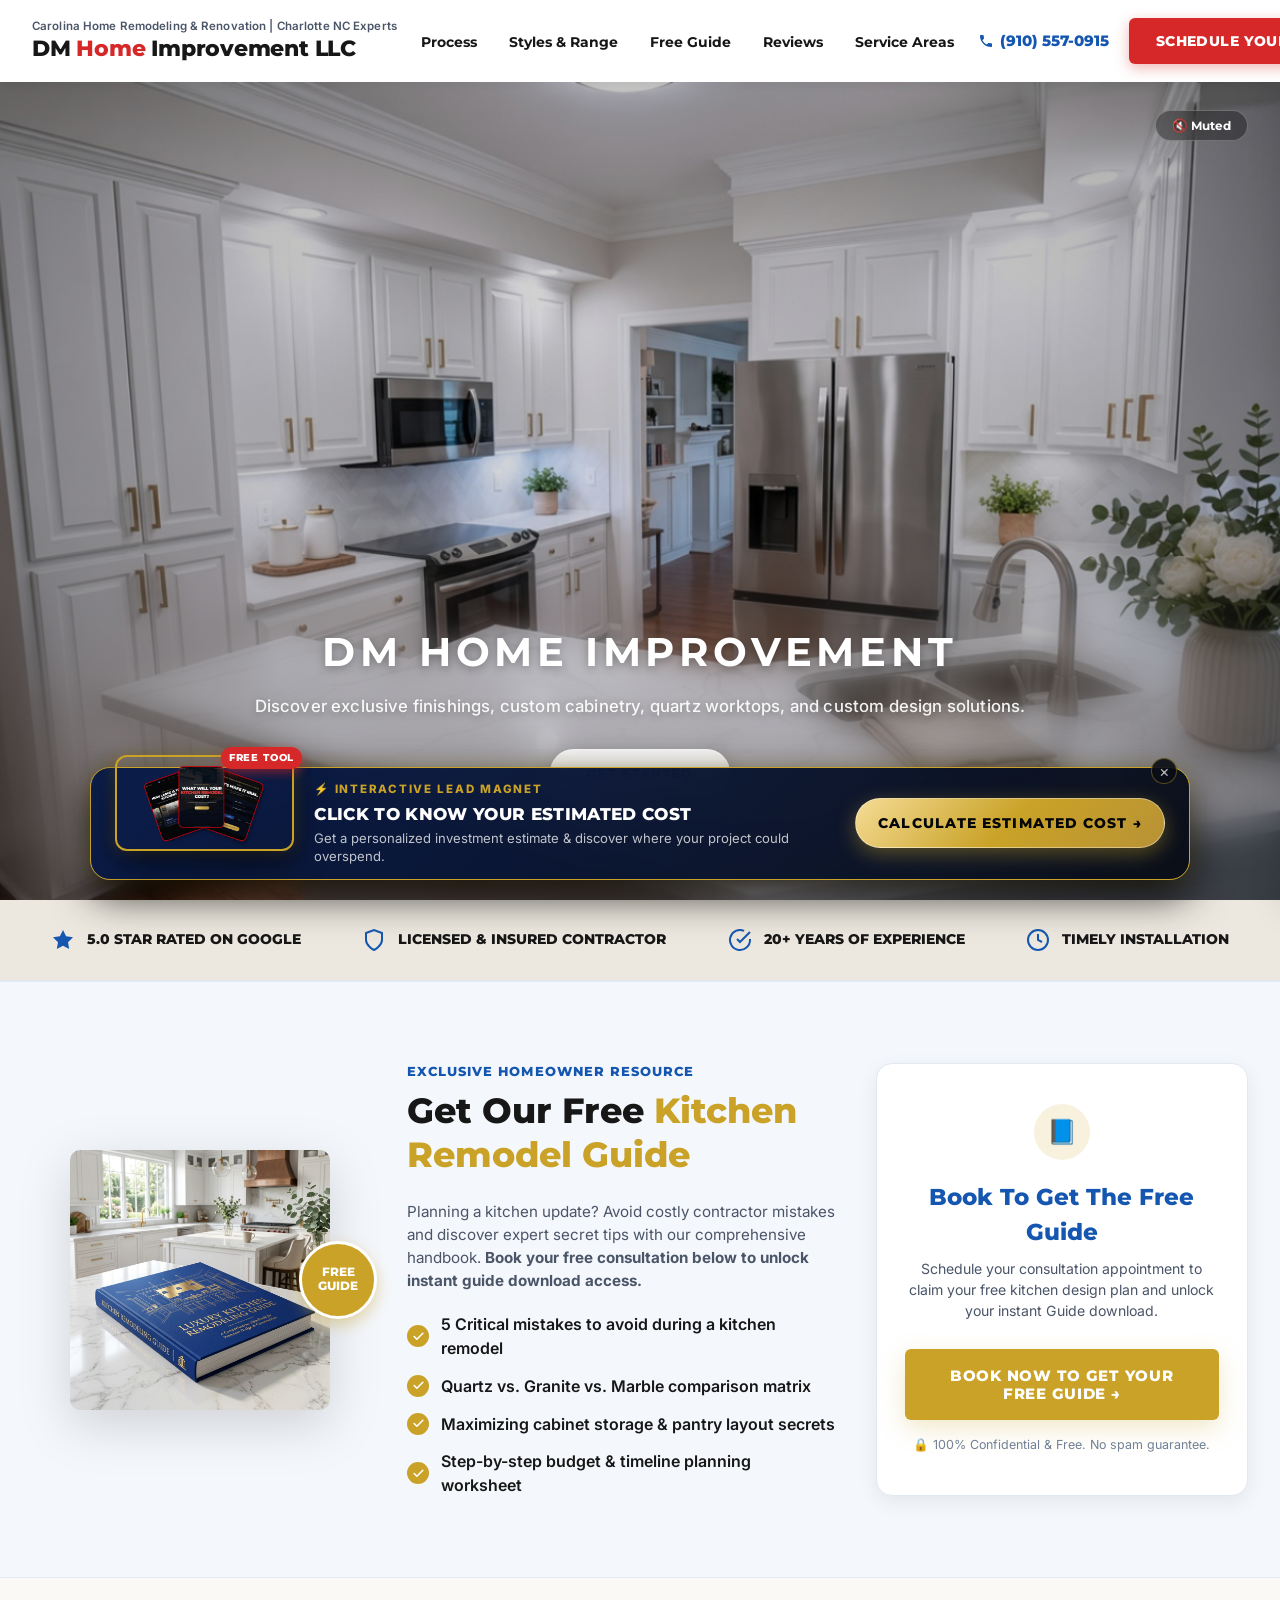
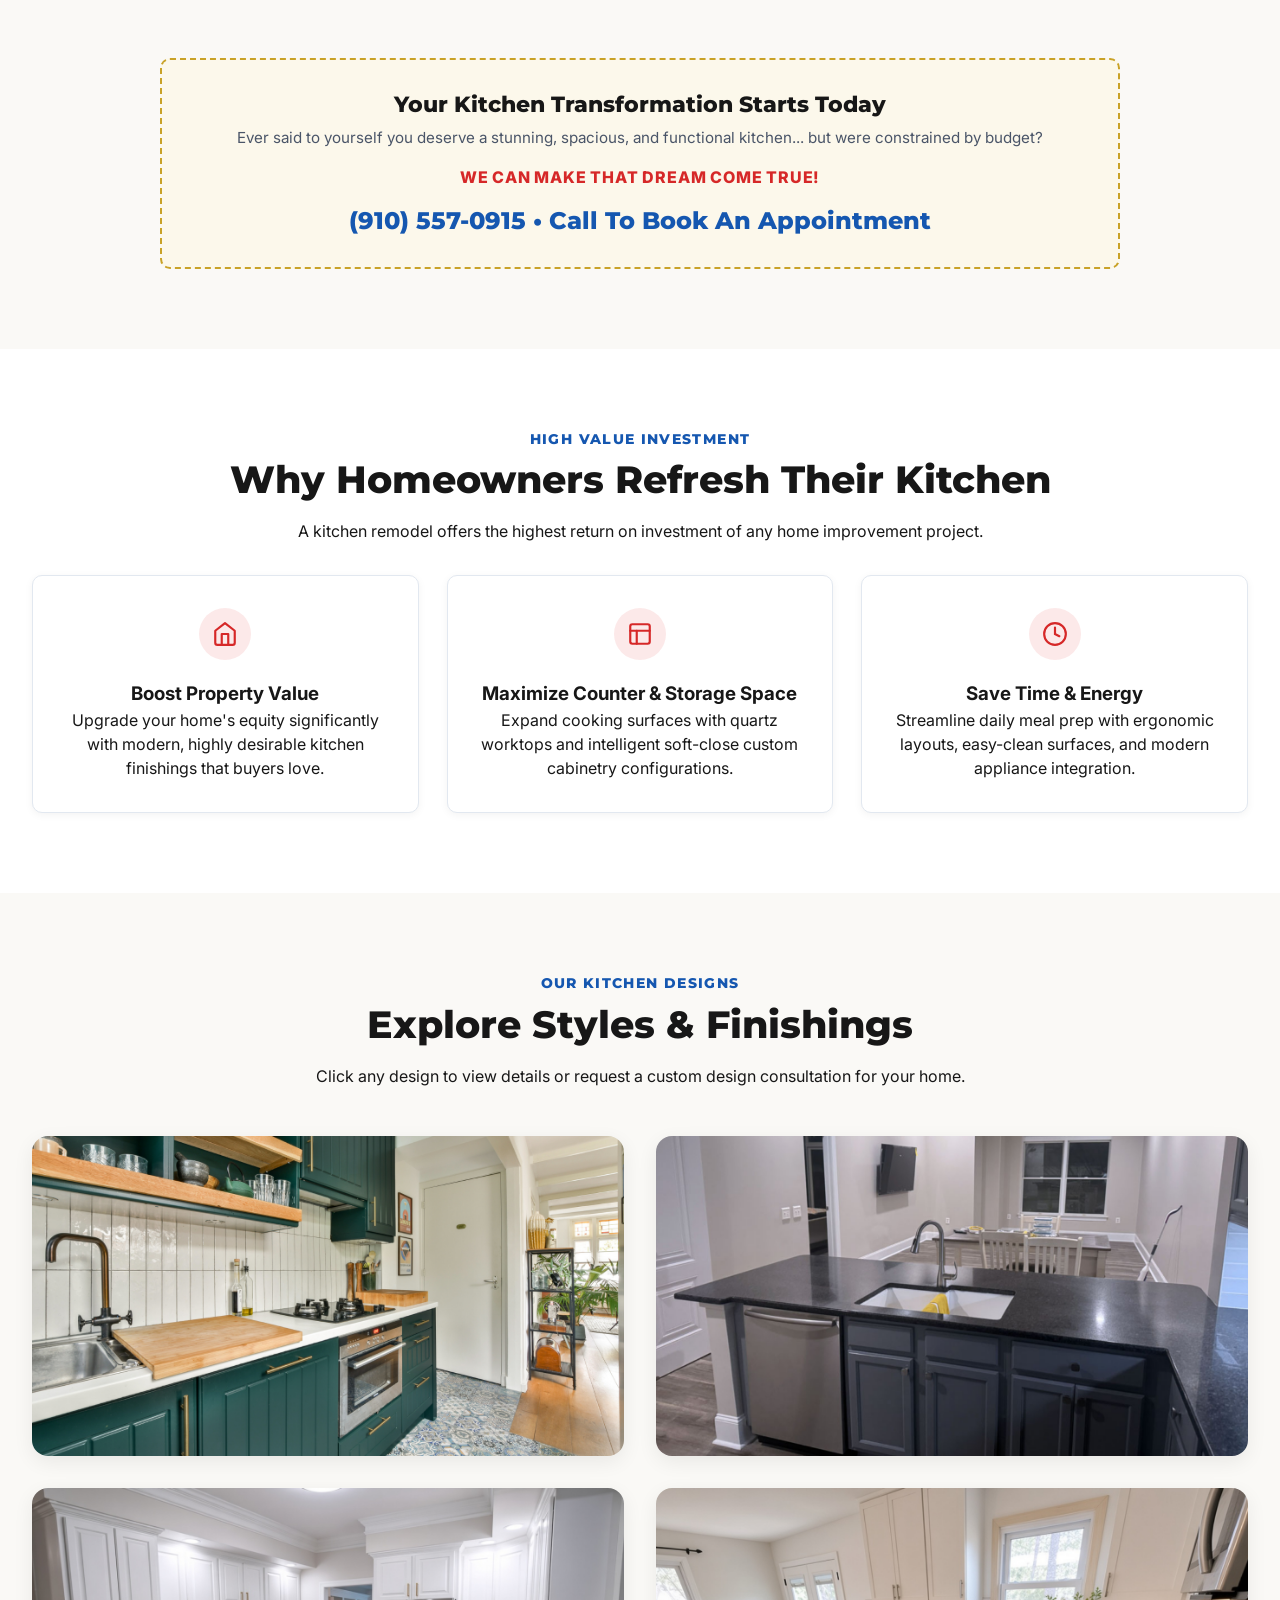
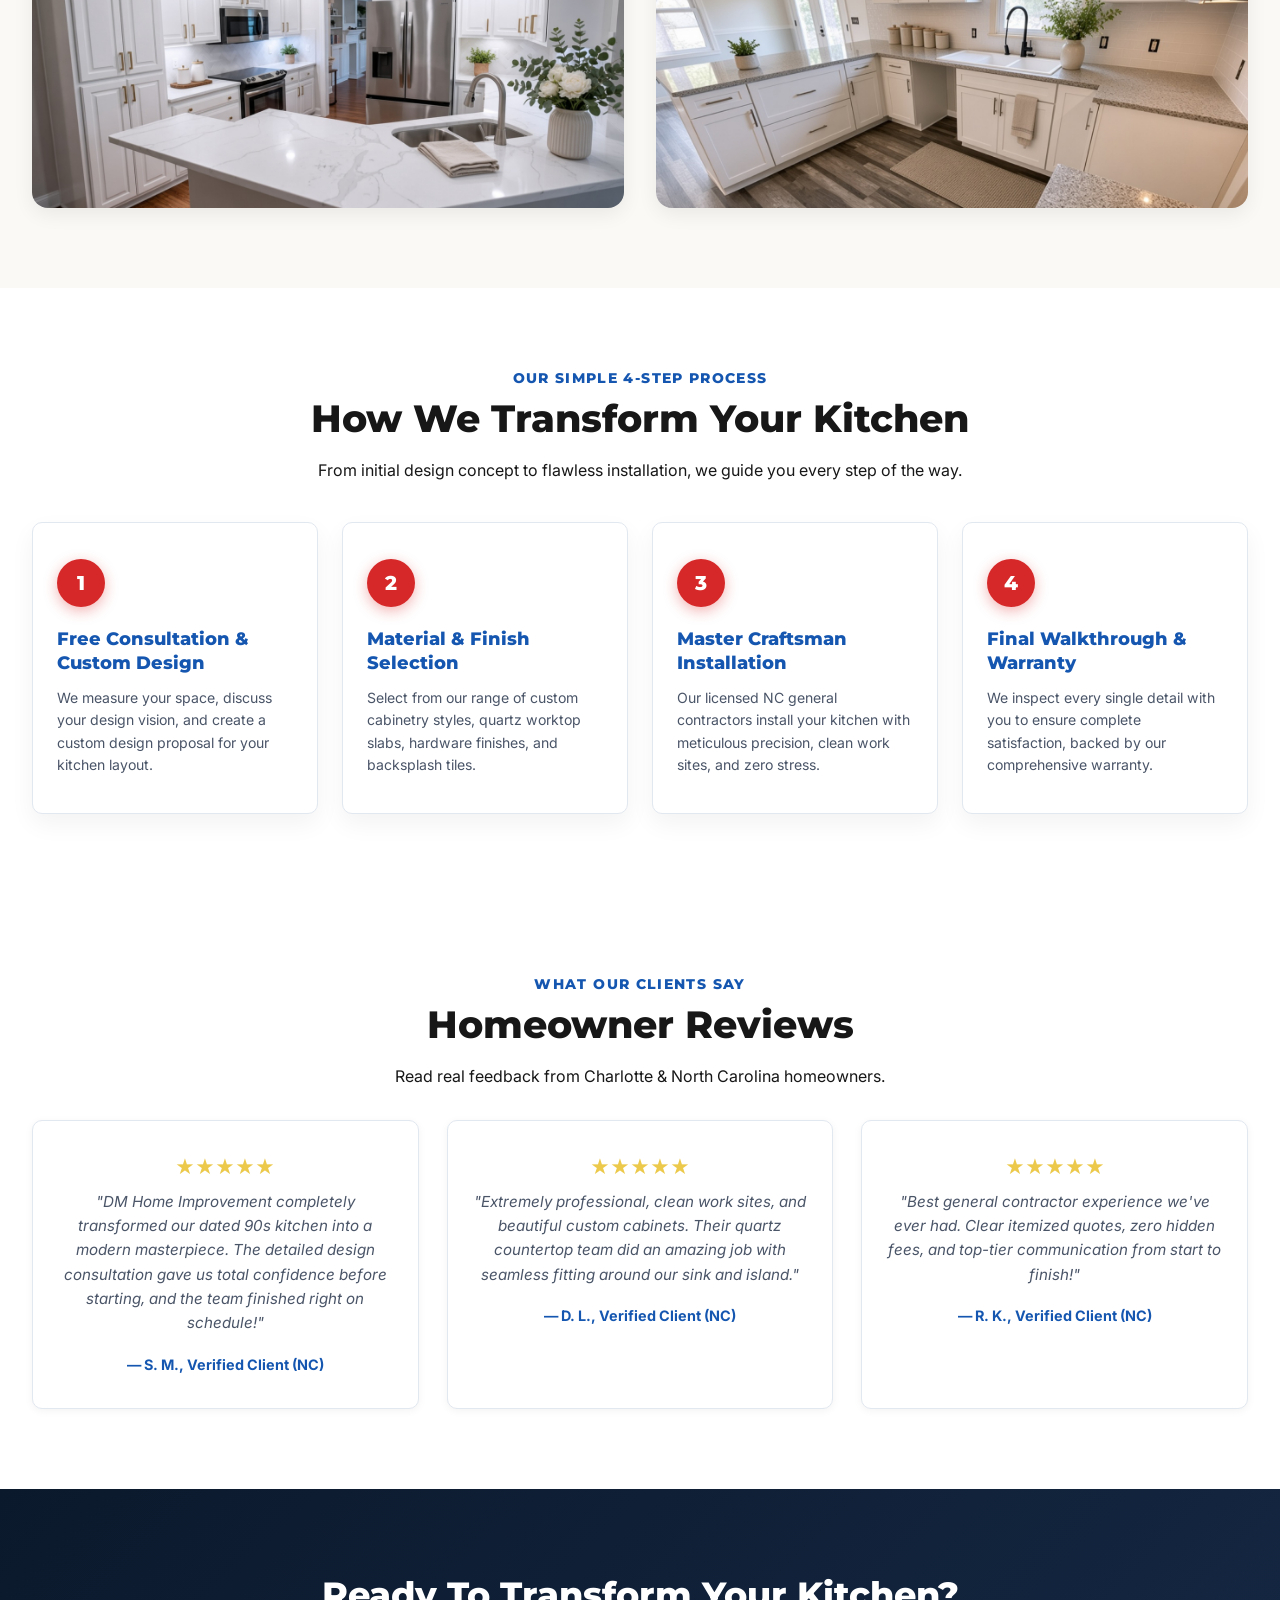
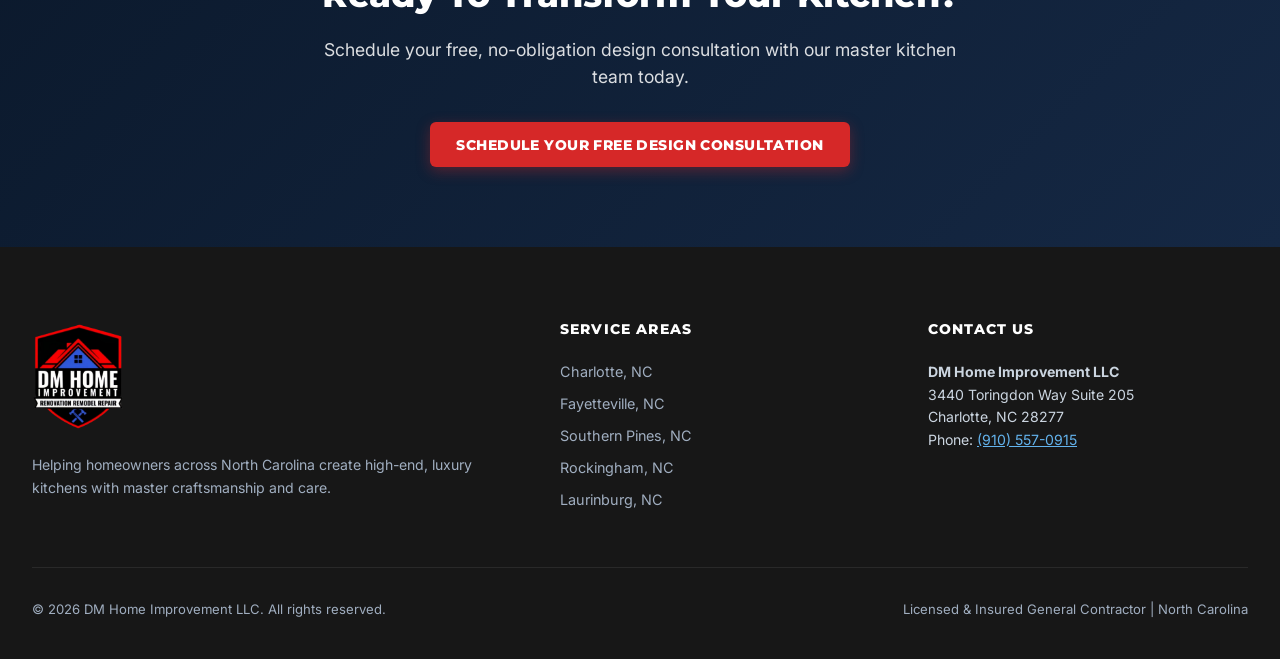
==== commit 9b57c9fd: "Add sticky kitchen cost calculator lead magnet bar with protruding preview badge" ====
--- a/index.html
+++ b/index.html
@@ -666,30 +666,72 @@
         </form>
       </div>
 
-      <!-- Success Screen with Direct PDF Download & Google Calendar Booking -->
+      <!-- Success Screen with Post-Submission Customer Takeaway -->
       <div id="quizStepSuccess" style="display: none; text-align: center; padding: 1.25rem 0;">
-        <div class="success-icon" style="width: 56px; height: 56px; margin: 0 auto 1rem auto; background: rgba(46, 125, 50, 0.1); color: var(--color-acc-green); border-radius: 50%; display: flex; align-items: center; justify-content: center;">
-          <svg width="32" height="32" viewBox="0 0 24 24" fill="none" stroke="currentColor" stroke-width="3" stroke-linecap="round" stroke-linejoin="round">
+        <div class="success-icon" style="width: 56px; height: 56px; margin: 0 auto 0.75rem auto; background: rgba(46, 125, 50, 0.12); color: var(--color-acc-green); border-radius: 50%; display: flex; align-items: center; justify-content: center;">
+          <svg width="30" height="30" viewBox="0 0 24 24" fill="none" stroke="currentColor" stroke-width="3" stroke-linecap="round" stroke-linejoin="round">
             <polyline points="20 6 9 17 4 12"></polyline>
           </svg>
         </div>
-        <h3 style="font-family: var(--font-heading); font-size: 1.5rem; font-weight: 800; color: var(--color-royal-blue); margin-bottom: 0.5rem;">Questionnaire Received!</h3>
-        <p style="font-size: 0.92rem; color: var(--color-gray-dark); line-height: 1.5; margin-bottom: 1.25rem;">
-          Thank you <strong id="quizSuccessName">Homeowner</strong>! Your project details have been recorded. Click below to choose your consultation date &amp; time on our calendar.
+        
+        <h3 style="font-family: var(--font-heading); font-size: 1.45rem; font-weight: 800; color: var(--color-royal-blue); margin-bottom: 0.35rem;">
+          You're One Step Closer to Your New Space
+        </h3>
+        
+        <p style="font-size: 0.92rem; color: var(--color-gray-dark); line-height: 1.55; margin-bottom: 1.25rem; text-align: left;">
+          Thank you for sharing a little about your project, <strong id="quizSuccessName">Homeowner</strong>! A member of the <strong>DM Home Improvement</strong> team will review your information and reach out to discuss your goals, answer initial questions, and determine the best next step for your project.
         </p>
 
-        <a id="quizBookingBtn" href="https://calendar.app.google/YUK9WVCoRWskQeyL9" target="_blank" class="btn btn-red btn-full" style="display: block; padding: 1.1rem 1.25rem; font-weight: 800; font-size: 0.95rem; text-decoration: none; margin-bottom: 0.75rem; box-shadow: 0 4px 15px rgba(220, 38, 38, 0.35);">
-          📅 CHOOSE YOUR CONSULTATION DATE &amp; TIME →
+        <!-- Post-Submission Takeaway Box -->
+        <div style="background: #f7f5ef; border-left: 4px solid var(--color-gold); border-radius: 8px; padding: 1.1rem; text-align: left; margin-bottom: 1.25rem;">
+          <h4 style="font-family: var(--font-heading); font-size: 0.92rem; font-weight: 800; color: var(--color-charcoal); margin-bottom: 0.4rem;">
+            📌 What to have ready:
+          </h4>
+          <p style="font-size: 0.88rem; color: var(--color-gray-dark); line-height: 1.5; margin: 0;">
+            If you have inspiration photos, Pinterest ideas, measurements, or pictures of your current space, keep them handy. Don't worry if you don't — we'll help guide you through the process.
+          </p>
+        </div>
+
+        <a href="assets/kitchen-guide-booklet.jpg" download="DM-Home-Improvement-Kitchen-Remodel-Guide.jpg" class="btn btn-gold btn-full" style="display: block; padding: 1rem 1.25rem; font-weight: 800; font-size: 0.92rem; text-decoration: none; margin-bottom: 0.85rem; box-shadow: 0 4px 15px rgba(201, 162, 39, 0.35);">
+          📥 DOWNLOAD YOUR FREE KITCHEN GUIDE PDF →
         </a>
 
-        <button type="button" id="btnCopySummary" class="btn btn-outline-red btn-full" style="font-size: 0.85rem; padding: 0.75rem 1rem; margin-bottom: 0.75rem;">
-          📋 Copy My Project Summary to Clipboard
-        </button>
-
-        <a href="assets/kitchen-guide-booklet.jpg" download="DM-Home-Improvement-Kitchen-Remodel-Guide.jpg" class="btn btn-gold btn-full" style="display: block; padding: 0.85rem 1.25rem; font-weight: 800; font-size: 0.88rem; text-decoration: none;">
-          📥 DOWNLOAD YOUR FREE GUIDE PDF →
+        <div style="text-align: center; font-size: 0.82rem; color: var(--color-gray-muted);">
+          <span>Need immediate assistance? Call us directly: <a href="tel:9105570915" style="color: var(--color-red); font-weight: 800; text-decoration: underline;">(910) 557-0915</a></span>
+        </div>
+      </div>
+    </div>
+  </div>
+
+  <!-- ==========================================
+       STICKY LEAD MAGNET BAR (KITCHEN COST CALCULATOR)
+       ========================================== -->
+  <div class="sticky-lead-magnet-bar" id="stickyLeadMagnetBar">
+    <div class="sticky-lead-magnet-container">
+      <!-- Protruding Preview Image (Taller than container) -->
+      <div class="sticky-preview-wrapper">
+        <a href="http://localhost:5173" target="_blank" class="sticky-preview-link">
+          <img src="assets/preview-badge.webp" alt="Kitchen Remodeling Cost Estimator Preview" class="sticky-preview-img">
+          <span class="sticky-badge-tag">FREE TOOL</span>
         </a>
       </div>
+
+      <!-- Content Text -->
+      <div class="sticky-lead-content">
+        <span class="sticky-eyebrow">⚡ INTERACTIVE LEAD MAGNET</span>
+        <h4 class="sticky-title">CLICK TO KNOW YOUR ESTIMATED COST</h4>
+        <p class="sticky-subtitle">Get a personalized investment estimate &amp; discover where your project could overspend.</p>
+      </div>
+
+      <!-- Action CTA Button -->
+      <div class="sticky-action">
+        <a href="http://localhost:5173" target="_blank" class="btn btn-gold btn-sticky-calculator">
+          CALCULATE ESTIMATED COST &rarr;
+        </a>
+      </div>
+
+      <!-- Close / Minimize Button -->
+      <button class="sticky-close-btn" id="closeStickyLeadBar" aria-label="Minimize bar">&times;</button>
     </div>
   </div>
 
--- a/style.css
+++ b/style.css
@@ -1596,5 +1596,198 @@
   line-height: 1.6;
 }
 
-
-
+/* --------------------------------------------------------------------------
+   Sticky Lead Magnet Bar (Bottom Floating Container with Protruding Image)
+   -------------------------------------------------------------------------- */
+.sticky-lead-magnet-bar {
+  position: fixed;
+  bottom: 0;
+  left: 0;
+  right: 0;
+  z-index: 9999;
+  padding: 0.75rem 1.25rem 1.25rem 1.25rem;
+  pointer-events: none;
+}
+
+.sticky-lead-magnet-container {
+  pointer-events: auto;
+  max-width: 1100px;
+  margin: 0 auto;
+  background: linear-gradient(135deg, rgba(7, 26, 74, 0.96) 0%, rgba(10, 14, 23, 0.98) 100%);
+  border: 1.5px solid #c9a227;
+  box-shadow: 0 15px 40px rgba(0, 0, 0, 0.8), 0 0 20px rgba(201, 162, 39, 0.25);
+  backdrop-filter: blur(16px);
+  -webkit-backdrop-filter: blur(16px);
+  border-radius: 20px;
+  padding: 0.85rem 1.5rem;
+  display: flex;
+  align-items: center;
+  justify-content: space-between;
+  gap: 1.25rem;
+  position: relative;
+  transition: transform 0.4s cubic-bezier(0.16, 1, 0.3, 1), opacity 0.3s ease;
+}
+
+.sticky-lead-magnet-bar.closed .sticky-lead-magnet-container {
+  transform: translateY(150%);
+  opacity: 0;
+}
+
+/* Protruding Preview Image (Taller than Container) */
+.sticky-preview-wrapper {
+  position: relative;
+  margin-top: -2.5rem;
+  flex-shrink: 0;
+}
+
+.sticky-preview-link {
+  display: block;
+  position: relative;
+  text-decoration: none;
+}
+
+.sticky-preview-img {
+  height: 96px;
+  width: auto;
+  border-radius: 12px;
+  border: 2px solid #c9a227;
+  box-shadow: 0 12px 30px rgba(0, 0, 0, 0.6), 0 0 15px rgba(201, 162, 39, 0.3);
+  object-fit: cover;
+  transition: transform 0.3s ease;
+}
+
+.sticky-preview-link:hover .sticky-preview-img {
+  transform: scale(1.06) translateY(-2px);
+}
+
+.sticky-badge-tag {
+  position: absolute;
+  top: -8px;
+  right: -8px;
+  background: var(--color-red, #dc2626);
+  color: #ffffff;
+  font-family: var(--font-heading);
+  font-size: 0.65rem;
+  font-weight: 800;
+  letter-spacing: 0.08em;
+  padding: 3px 8px;
+  border-radius: 20px;
+  box-shadow: 0 4px 10px rgba(220, 38, 38, 0.5);
+  text-transform: uppercase;
+}
+
+.sticky-lead-content {
+  flex: 1;
+  color: #ffffff;
+}
+
+.sticky-eyebrow {
+  display: flex;
+  align-items: center;
+  gap: 0.35rem;
+  font-size: 0.72rem;
+  font-weight: 800;
+  letter-spacing: 0.15em;
+  color: #c9a227;
+  text-transform: uppercase;
+  margin-bottom: 0.2rem;
+}
+
+.sticky-title {
+  font-family: var(--font-heading);
+  font-size: 1.05rem;
+  font-weight: 800;
+  color: #ffffff;
+  margin: 0 0 0.2rem 0;
+  letter-spacing: 0.02em;
+  text-transform: uppercase;
+}
+
+.sticky-subtitle {
+  font-size: 0.82rem;
+  color: rgba(255, 255, 255, 0.75);
+  margin: 0;
+  line-height: 1.35;
+  font-weight: 400;
+}
+
+.sticky-action {
+  flex-shrink: 0;
+}
+
+.btn-sticky-calculator {
+  background: linear-gradient(135deg, #f5dc96 0%, #c9a227 50%, #b89235 100%) !important;
+  color: #050608 !important;
+  font-weight: 800 !important;
+  font-size: 0.85rem !important;
+  letter-spacing: 0.08em !important;
+  padding: 0.85rem 1.4rem !important;
+  border-radius: 50px !important;
+  text-decoration: none !important;
+  display: inline-flex !important;
+  align-items: center !important;
+  gap: 0.5rem !important;
+  box-shadow: 0 6px 20px rgba(201, 162, 39, 0.4) !important;
+  transition: all 0.3s ease !important;
+  border: 1px solid rgba(255, 255, 255, 0.4) !important;
+}
+
+.btn-sticky-calculator:hover {
+  transform: translateY(-2px) scale(1.02) !important;
+  box-shadow: 0 10px 30px rgba(201, 162, 39, 0.6) !important;
+}
+
+.sticky-close-btn {
+  position: absolute;
+  top: -10px;
+  right: 12px;
+  background: rgba(10, 14, 23, 0.9);
+  color: rgba(255, 255, 255, 0.7);
+  border: 1px solid rgba(201, 162, 39, 0.4);
+  width: 26px;
+  height: 26px;
+  border-radius: 50%;
+  font-size: 1rem;
+  line-height: 1;
+  display: flex;
+  align-items: center;
+  justify-content: center;
+  cursor: pointer;
+  transition: all 0.2s ease;
+}
+
+.sticky-close-btn:hover {
+  color: #ffffff;
+  background: var(--color-red, #dc2626);
+  border-color: var(--color-red, #dc2626);
+}
+
+@media (max-width: 768px) {
+  .sticky-lead-magnet-container {
+    flex-direction: column;
+    align-items: flex-start;
+    padding: 0.75rem 1rem;
+    gap: 0.75rem;
+  }
+  .sticky-preview-wrapper {
+    margin-top: -1.75rem;
+  }
+  .sticky-preview-img {
+    height: 72px;
+  }
+  .sticky-subtitle {
+    display: none;
+  }
+  .sticky-title {
+    font-size: 0.9rem;
+  }
+  .btn-sticky-calculator {
+    width: 100%;
+    justify-content: center;
+    padding: 0.7rem 1rem !important;
+    font-size: 0.78rem !important;
+  }
+}
+
+
+
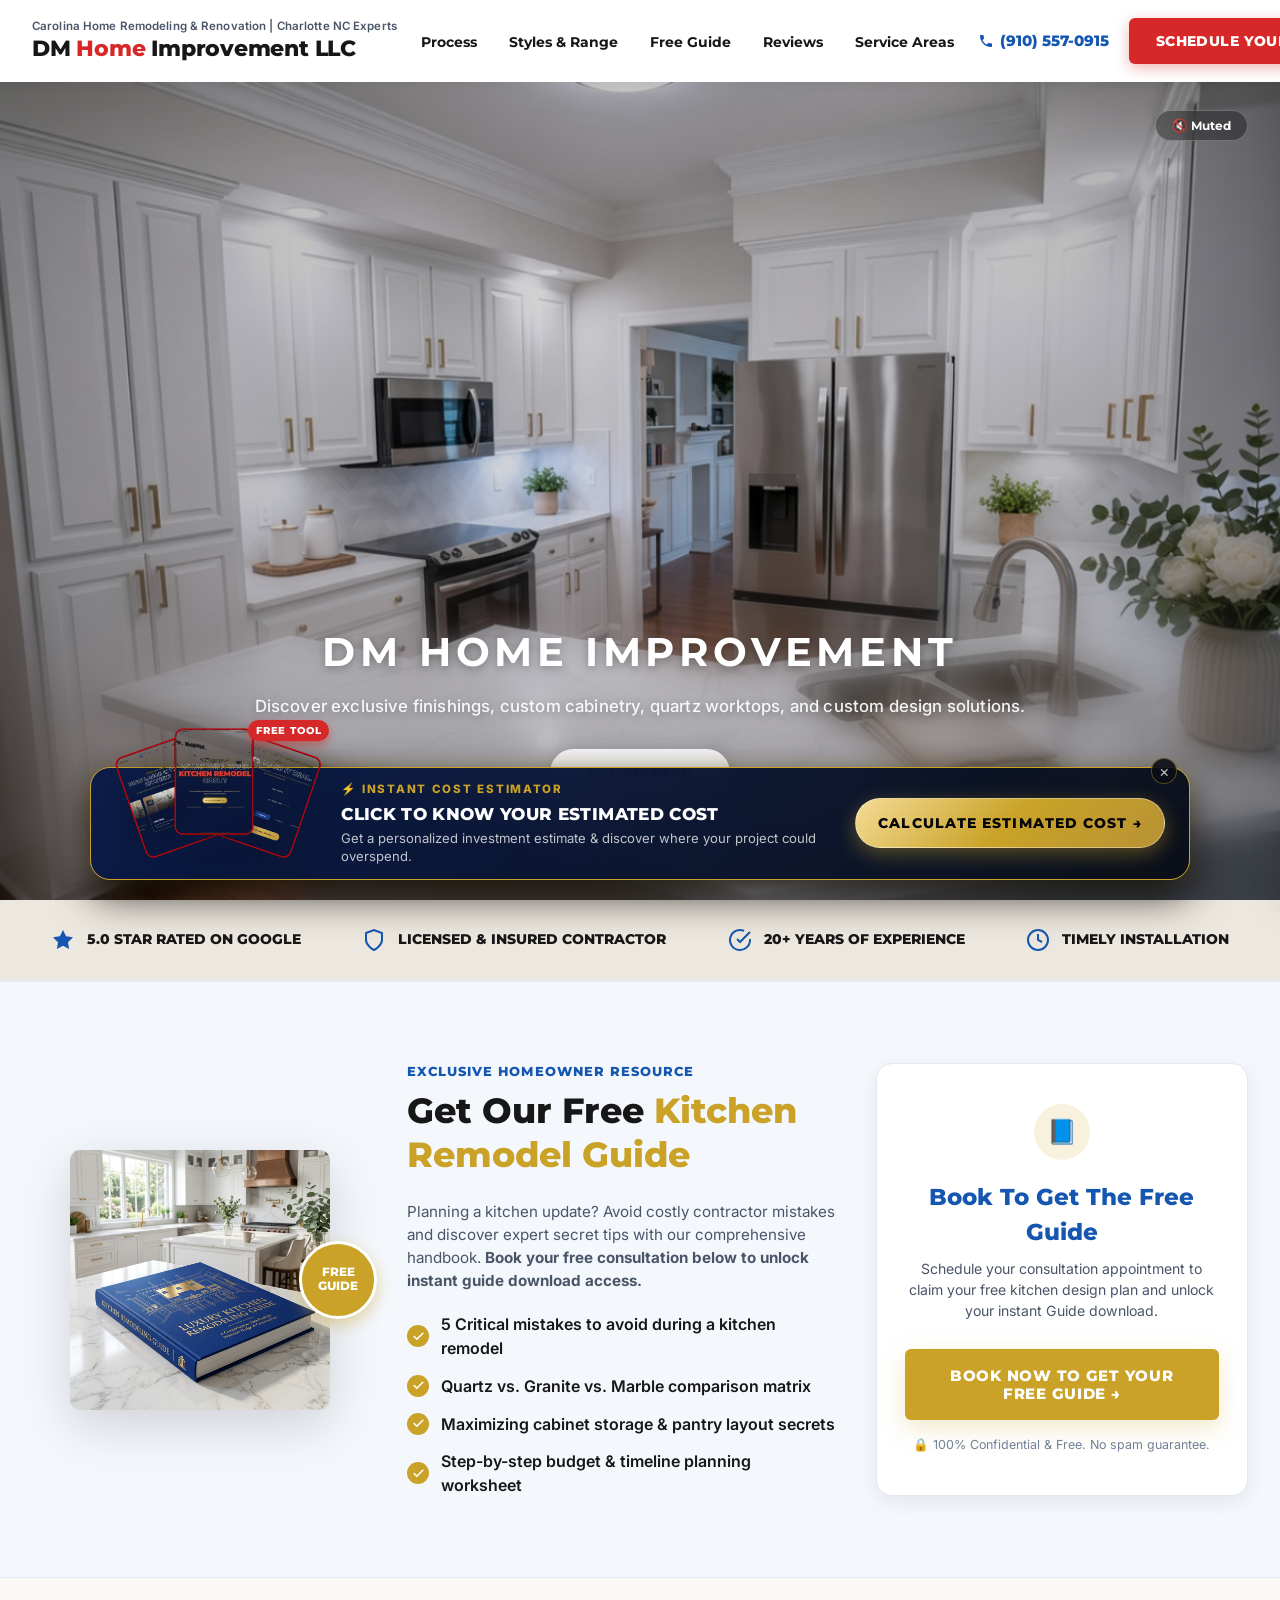
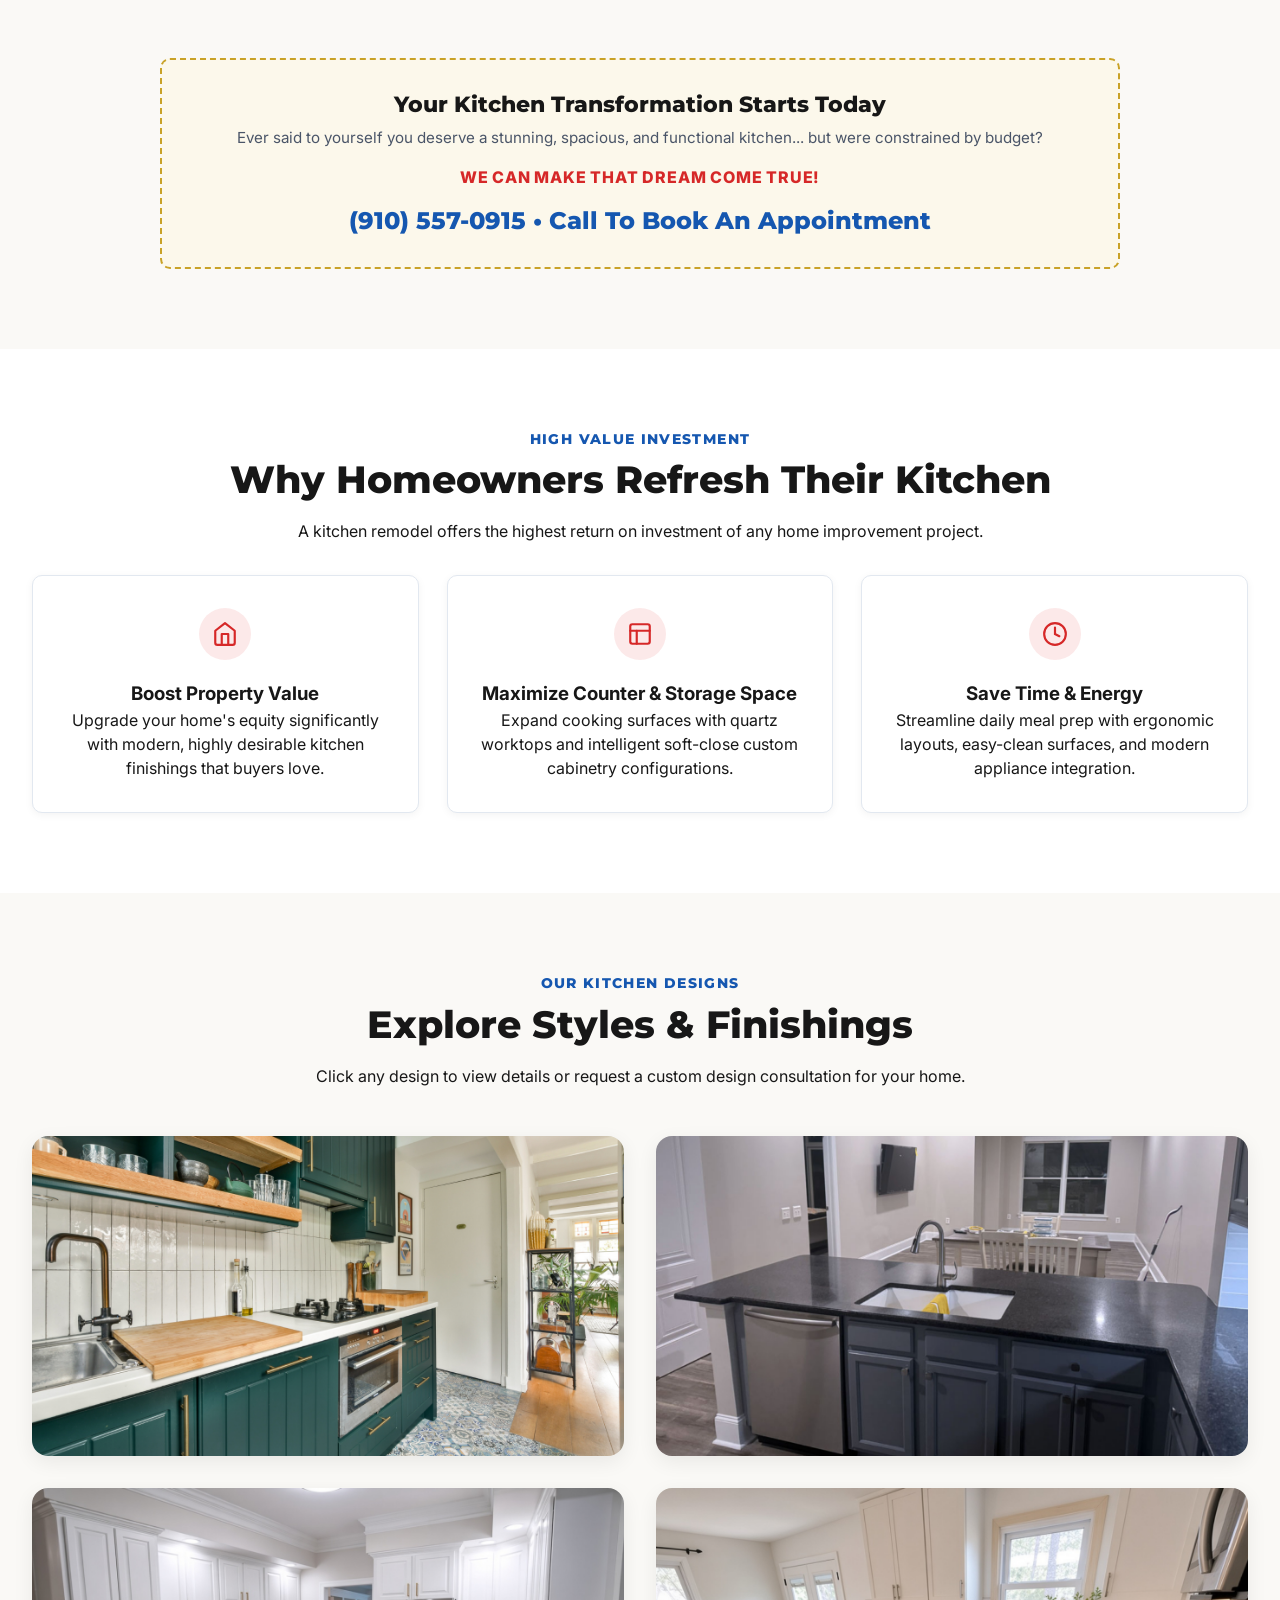
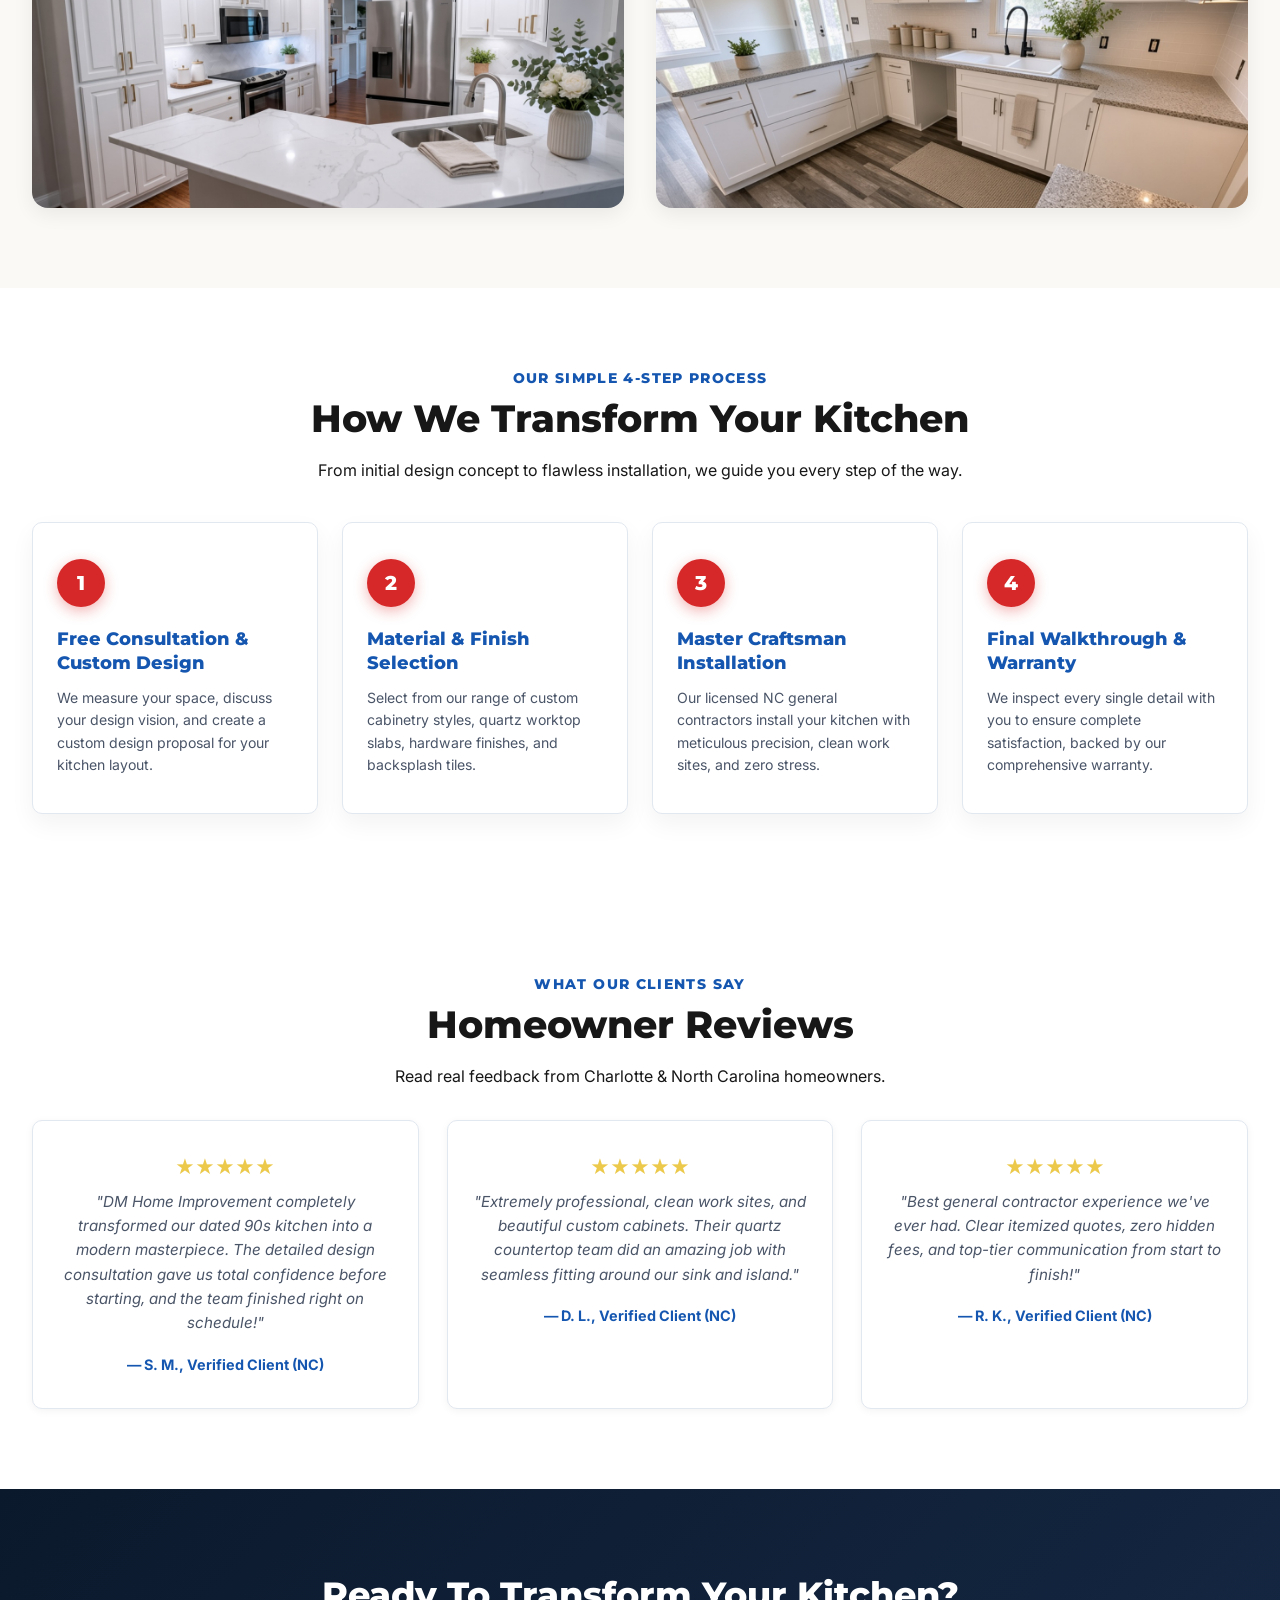
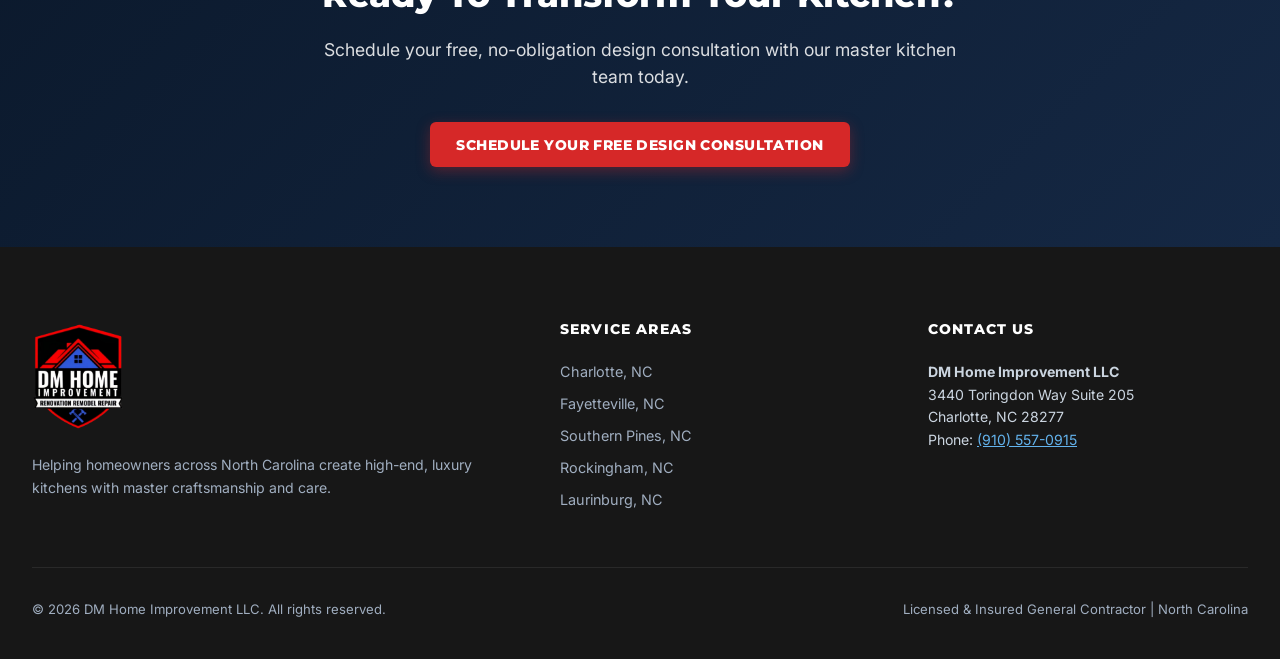
==== commit fb861be2: "Transparent cutout preview image and update eyebrow label to INSTANT COST ESTIMATOR" ====
--- a/index.html
+++ b/index.html
@@ -710,7 +710,7 @@
     <div class="sticky-lead-magnet-container">
       <!-- Protruding Preview Image (Taller than container) -->
       <div class="sticky-preview-wrapper">
-        <a href="http://localhost:5173" target="_blank" class="sticky-preview-link">
+        <a href="https://kitchen-remodeling-calculator.vercel.app" target="_blank" class="sticky-preview-link">
           <img src="assets/preview-badge.webp" alt="Kitchen Remodeling Cost Estimator Preview" class="sticky-preview-img">
           <span class="sticky-badge-tag">FREE TOOL</span>
         </a>
@@ -718,14 +718,14 @@
 
       <!-- Content Text -->
       <div class="sticky-lead-content">
-        <span class="sticky-eyebrow">⚡ INTERACTIVE LEAD MAGNET</span>
+        <span class="sticky-eyebrow">⚡ INSTANT COST ESTIMATOR</span>
         <h4 class="sticky-title">CLICK TO KNOW YOUR ESTIMATED COST</h4>
         <p class="sticky-subtitle">Get a personalized investment estimate &amp; discover where your project could overspend.</p>
       </div>
 
       <!-- Action CTA Button -->
       <div class="sticky-action">
-        <a href="http://localhost:5173" target="_blank" class="btn btn-gold btn-sticky-calculator">
+        <a href="https://kitchen-remodeling-calculator.vercel.app" target="_blank" class="btn btn-gold btn-sticky-calculator">
           CALCULATE ESTIMATED COST &rarr;
         </a>
       </div>
--- a/style.css
+++ b/style.css
@@ -1633,10 +1633,10 @@
   opacity: 0;
 }
 
-/* Protruding Preview Image (Taller than Container) */
+/* Protruding Preview Image (Taller than Container & 30% Larger, No Yellow Border) */
 .sticky-preview-wrapper {
   position: relative;
-  margin-top: -2.5rem;
+  margin-top: -3.8rem;
   flex-shrink: 0;
 }
 
@@ -1647,12 +1647,13 @@
 }
 
 .sticky-preview-img {
-  height: 96px;
+  height: 130px;
   width: auto;
-  border-radius: 12px;
-  border: 2px solid #c9a227;
-  box-shadow: 0 12px 30px rgba(0, 0, 0, 0.6), 0 0 15px rgba(201, 162, 39, 0.3);
-  object-fit: cover;
+  border-radius: 0;
+  border: none;
+  background: transparent;
+  filter: drop-shadow(0 12px 20px rgba(0, 0, 0, 0.7));
+  object-fit: contain;
   transition: transform 0.3s ease;
 }
 
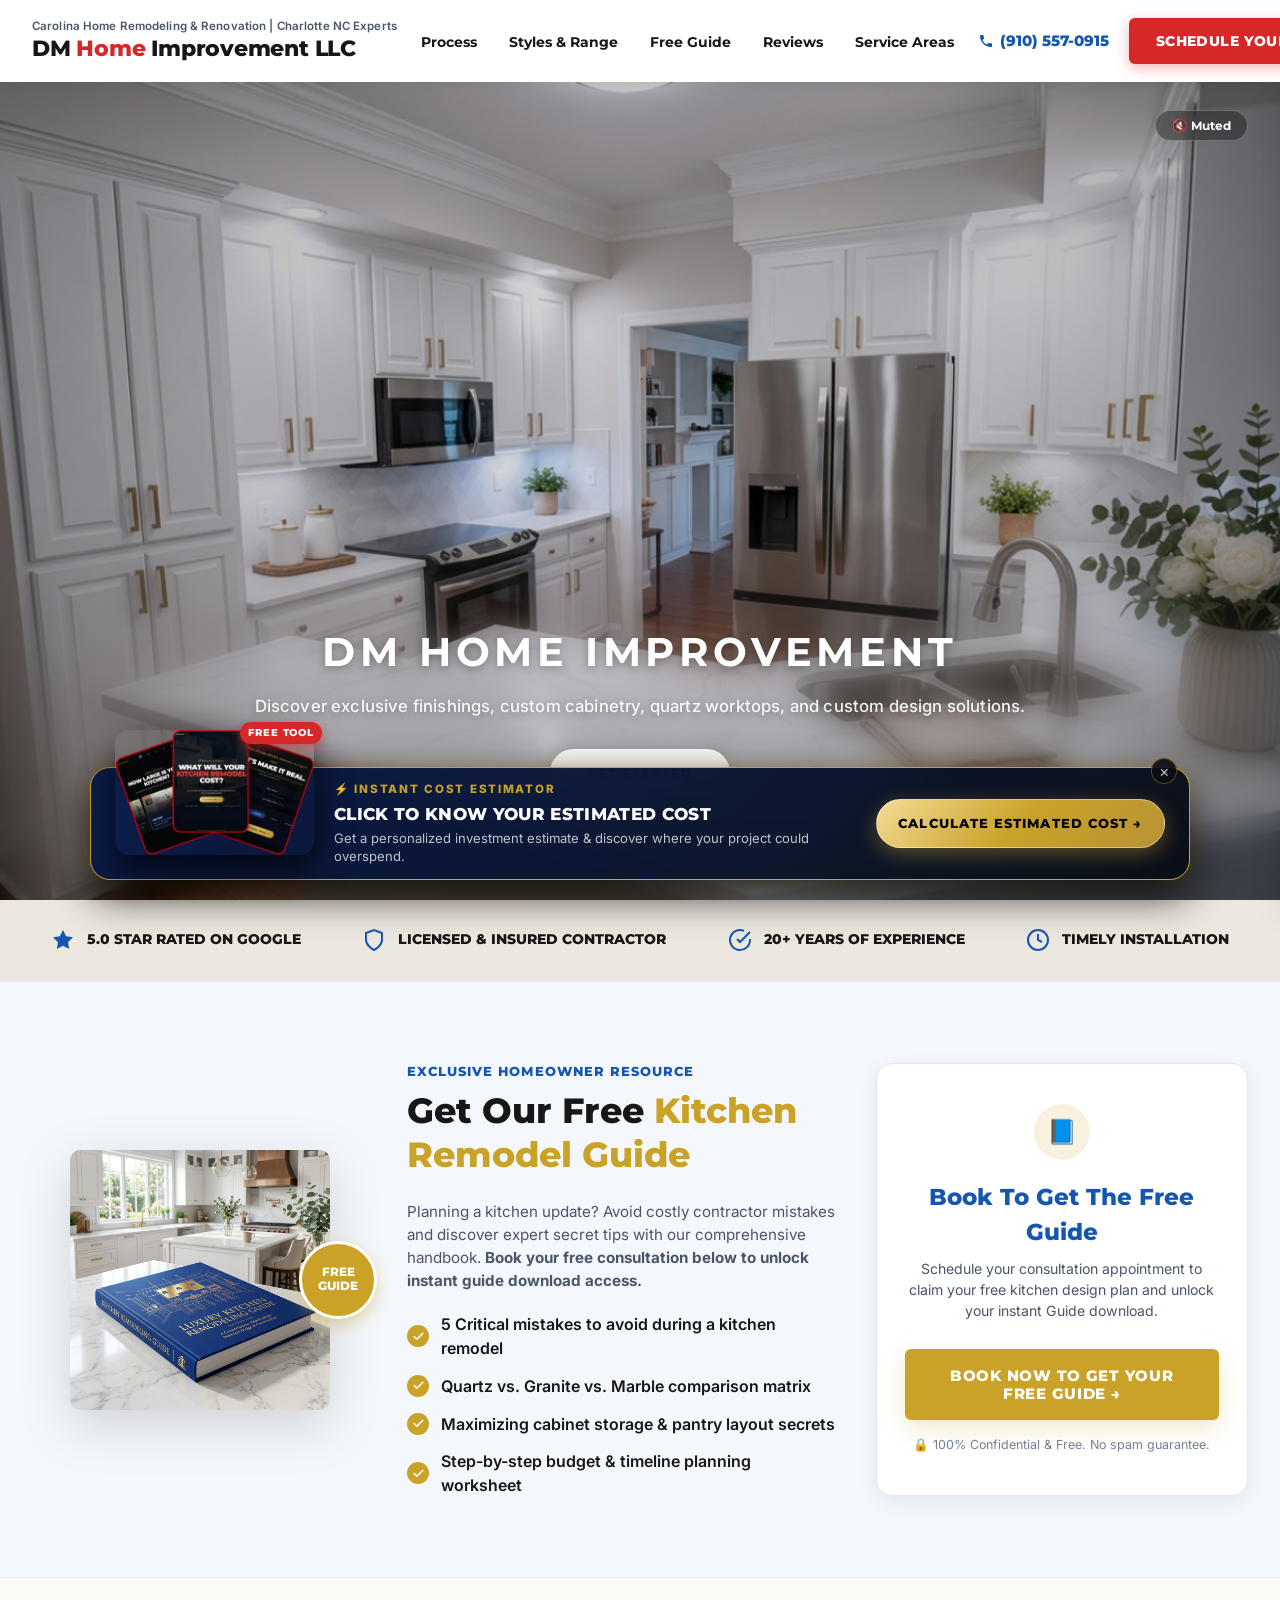
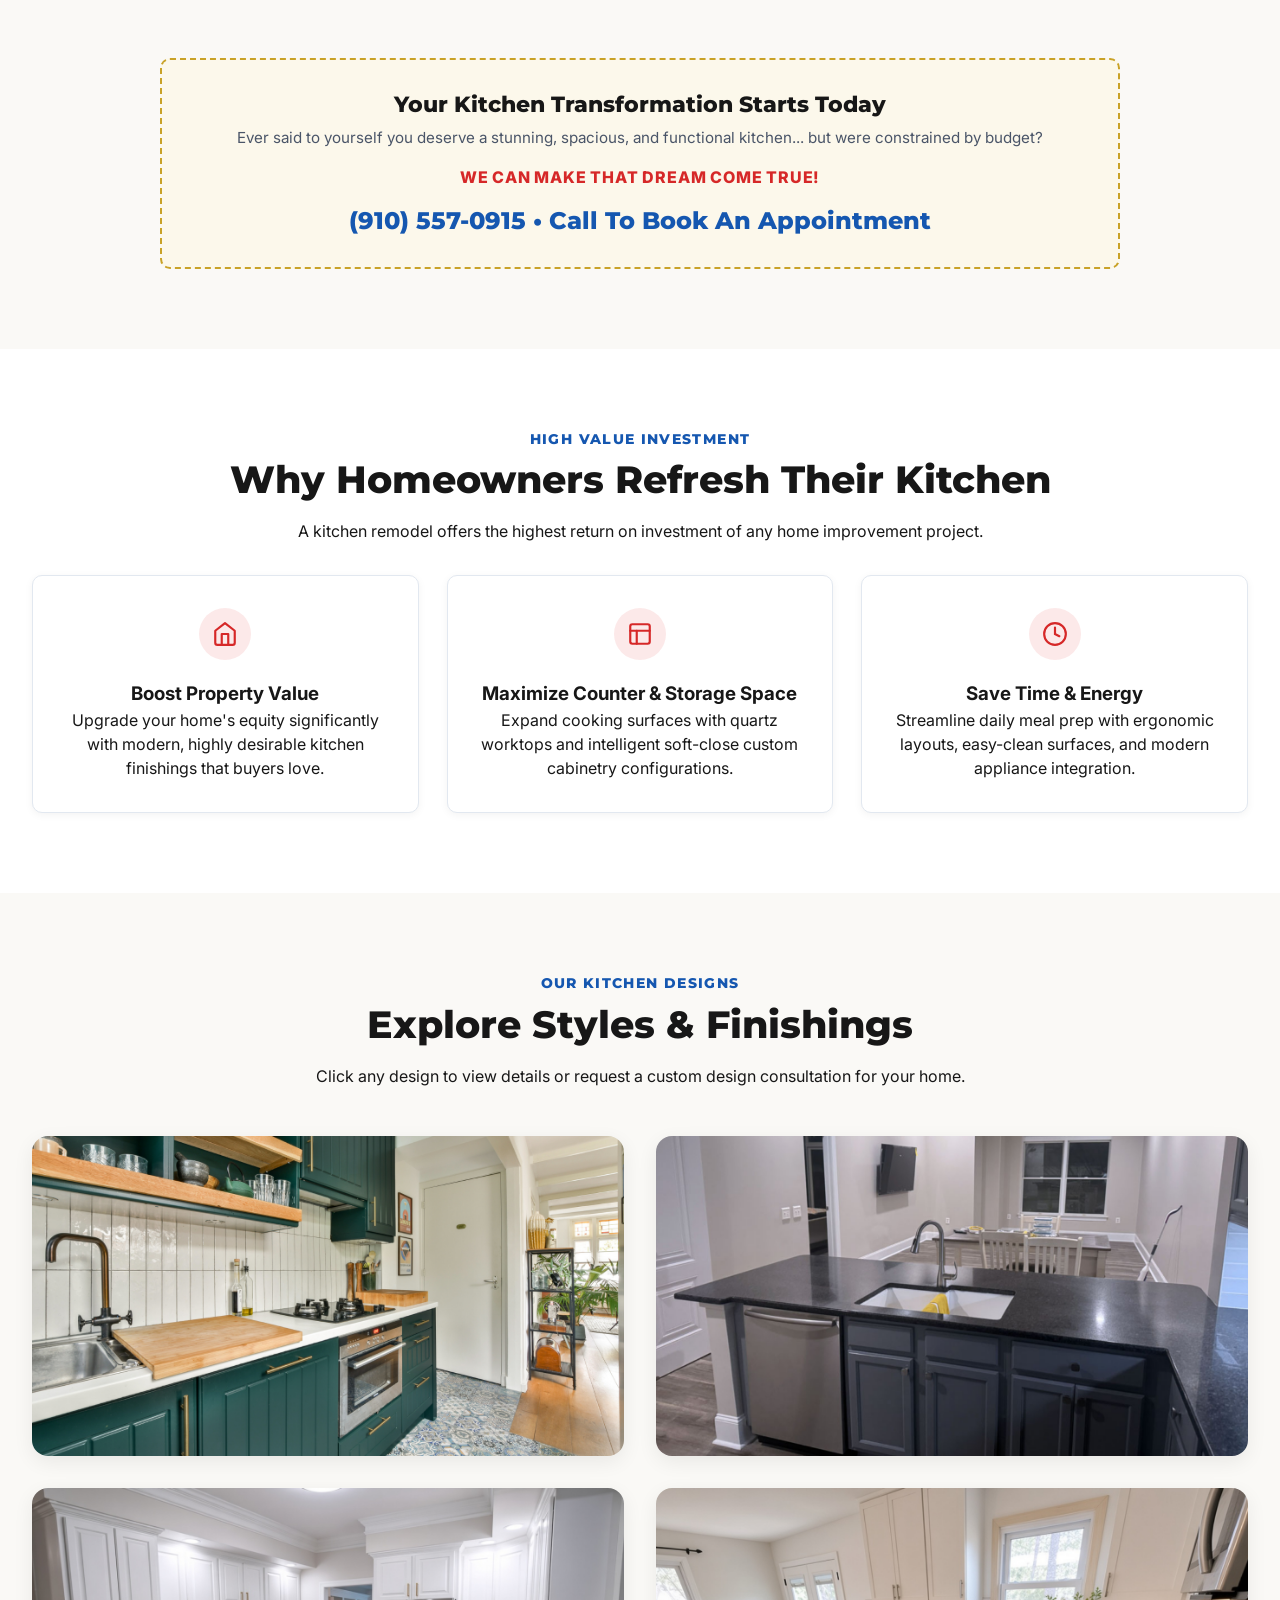
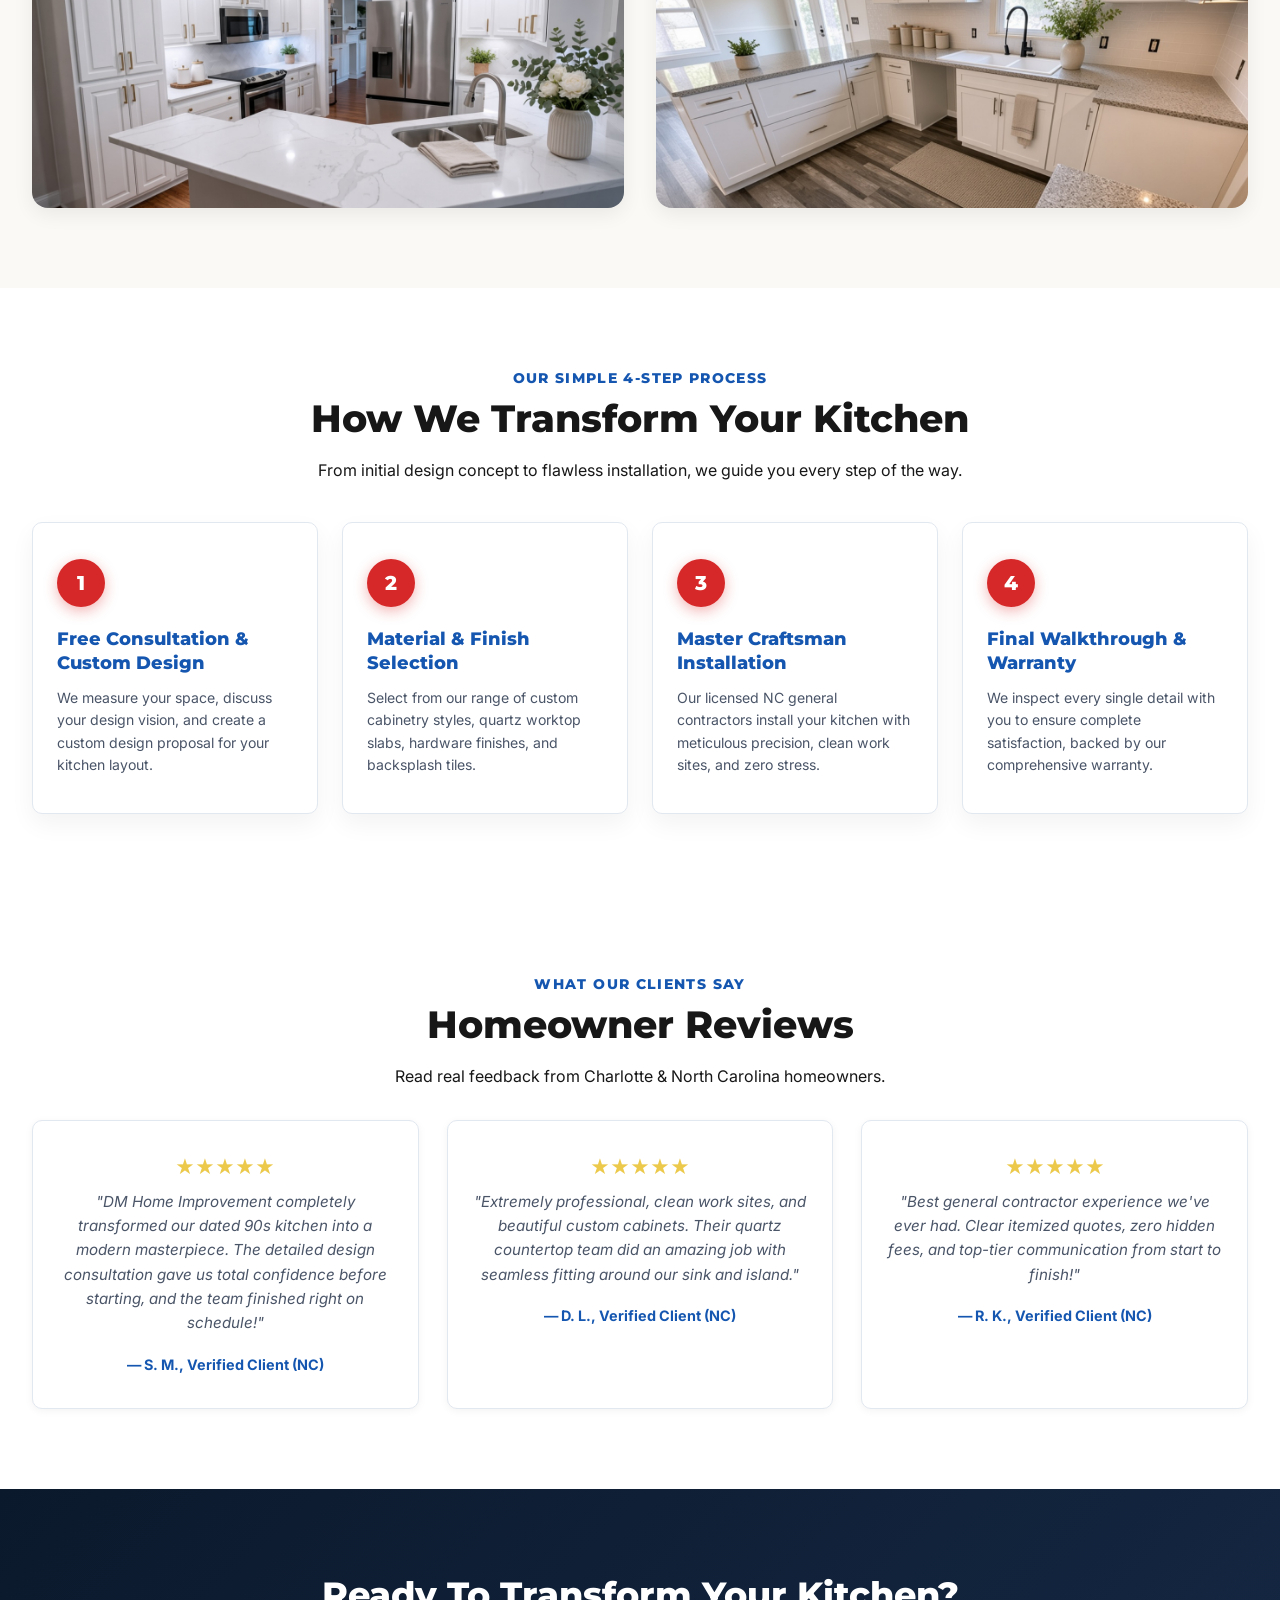
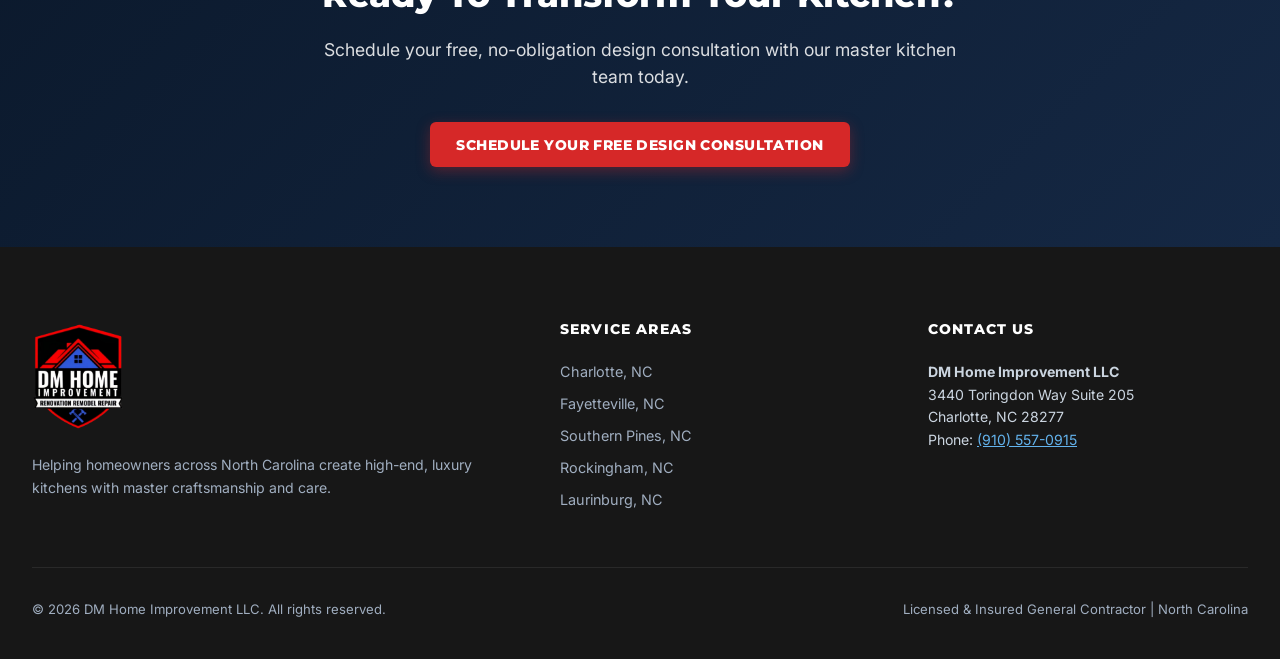
==== commit 3f15b712: "Restore original DM Kitchen Landing Page layout" ====
--- a/index.html
+++ b/index.html
@@ -756,3 +756,5 @@
   <script src="script.js?v=8080808"></script>
 </body>
 </html>
+<!-- Restored DM Kitchen Landing Page v1.0.1 -->
+
--- a/style.css
+++ b/style.css
@@ -1647,12 +1647,11 @@
 }
 
 .sticky-preview-img {
-  height: 130px;
+  height: 125px;
   width: auto;
-  border-radius: 0;
+  border-radius: 14px;
   border: none;
-  background: transparent;
-  filter: drop-shadow(0 12px 20px rgba(0, 0, 0, 0.7));
+  box-shadow: 0 16px 35px rgba(0, 0, 0, 0.7);
   object-fit: contain;
   transition: transform 0.3s ease;
 }
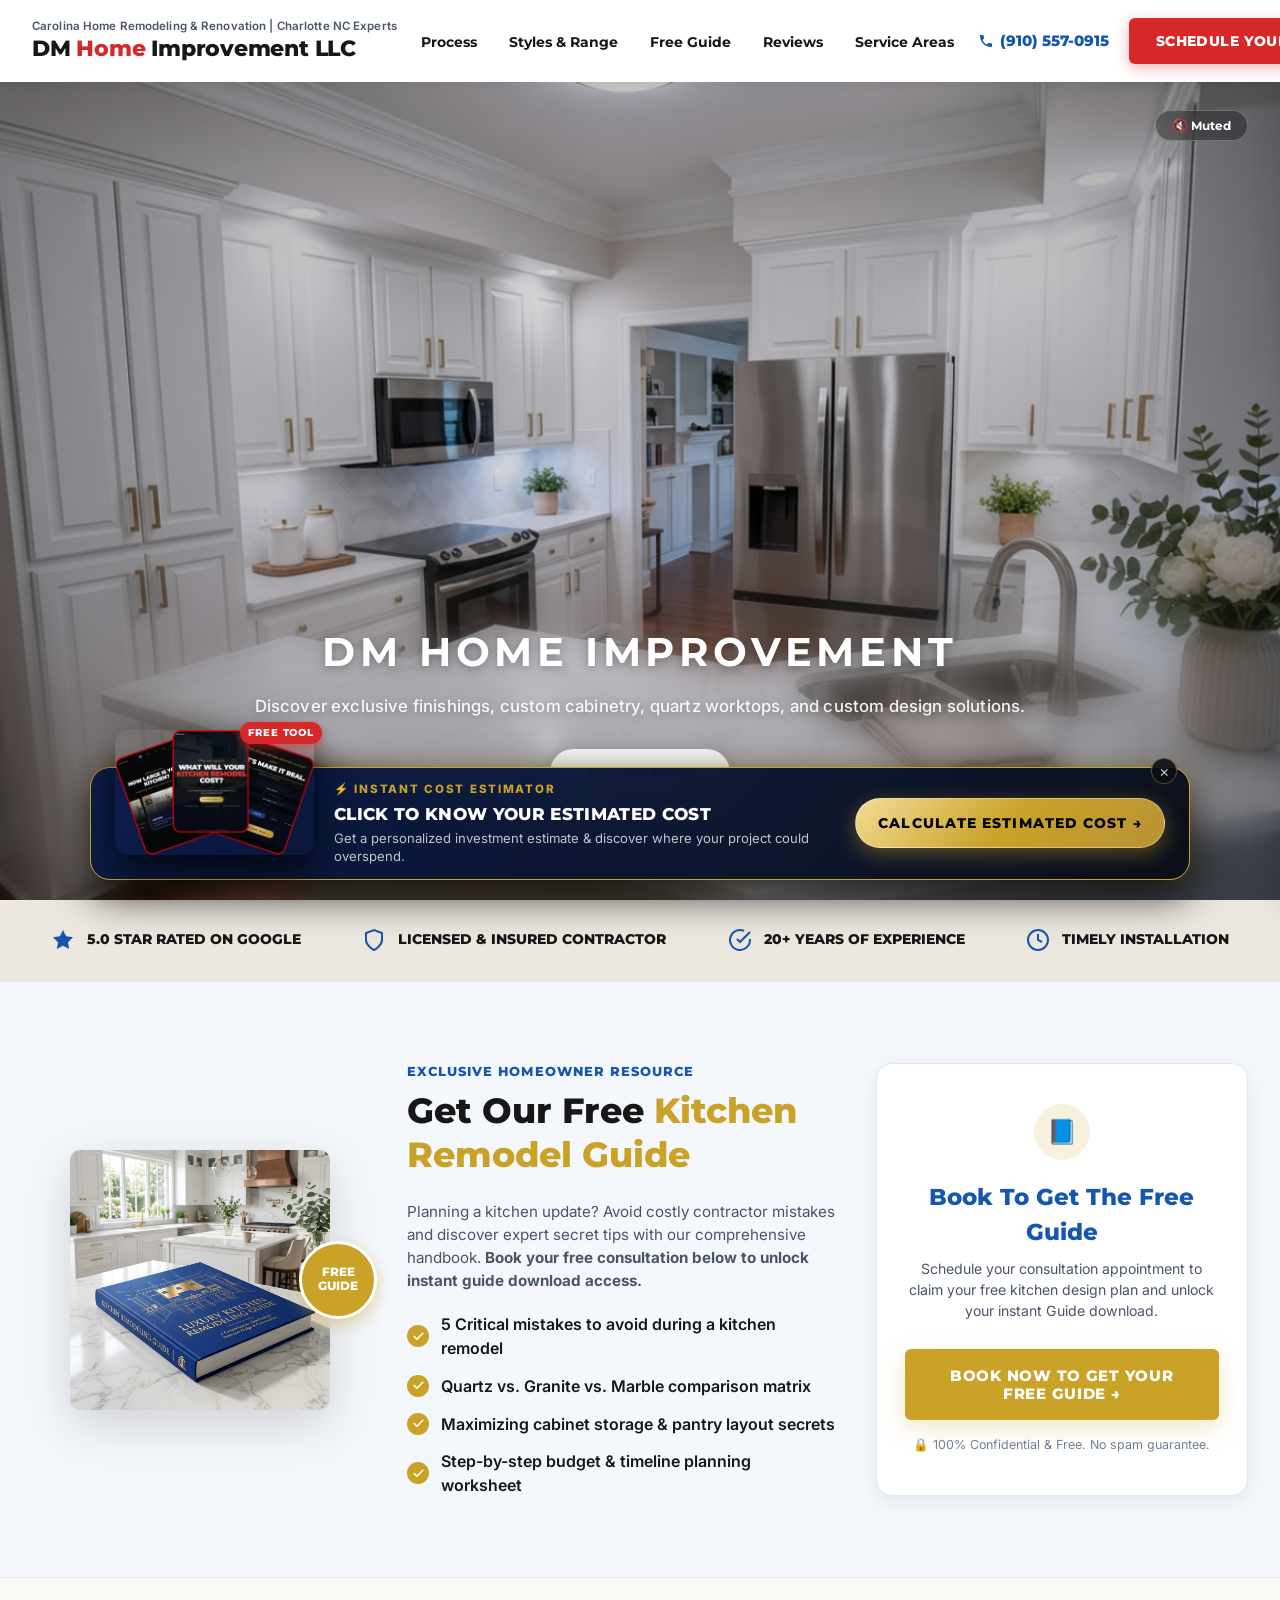
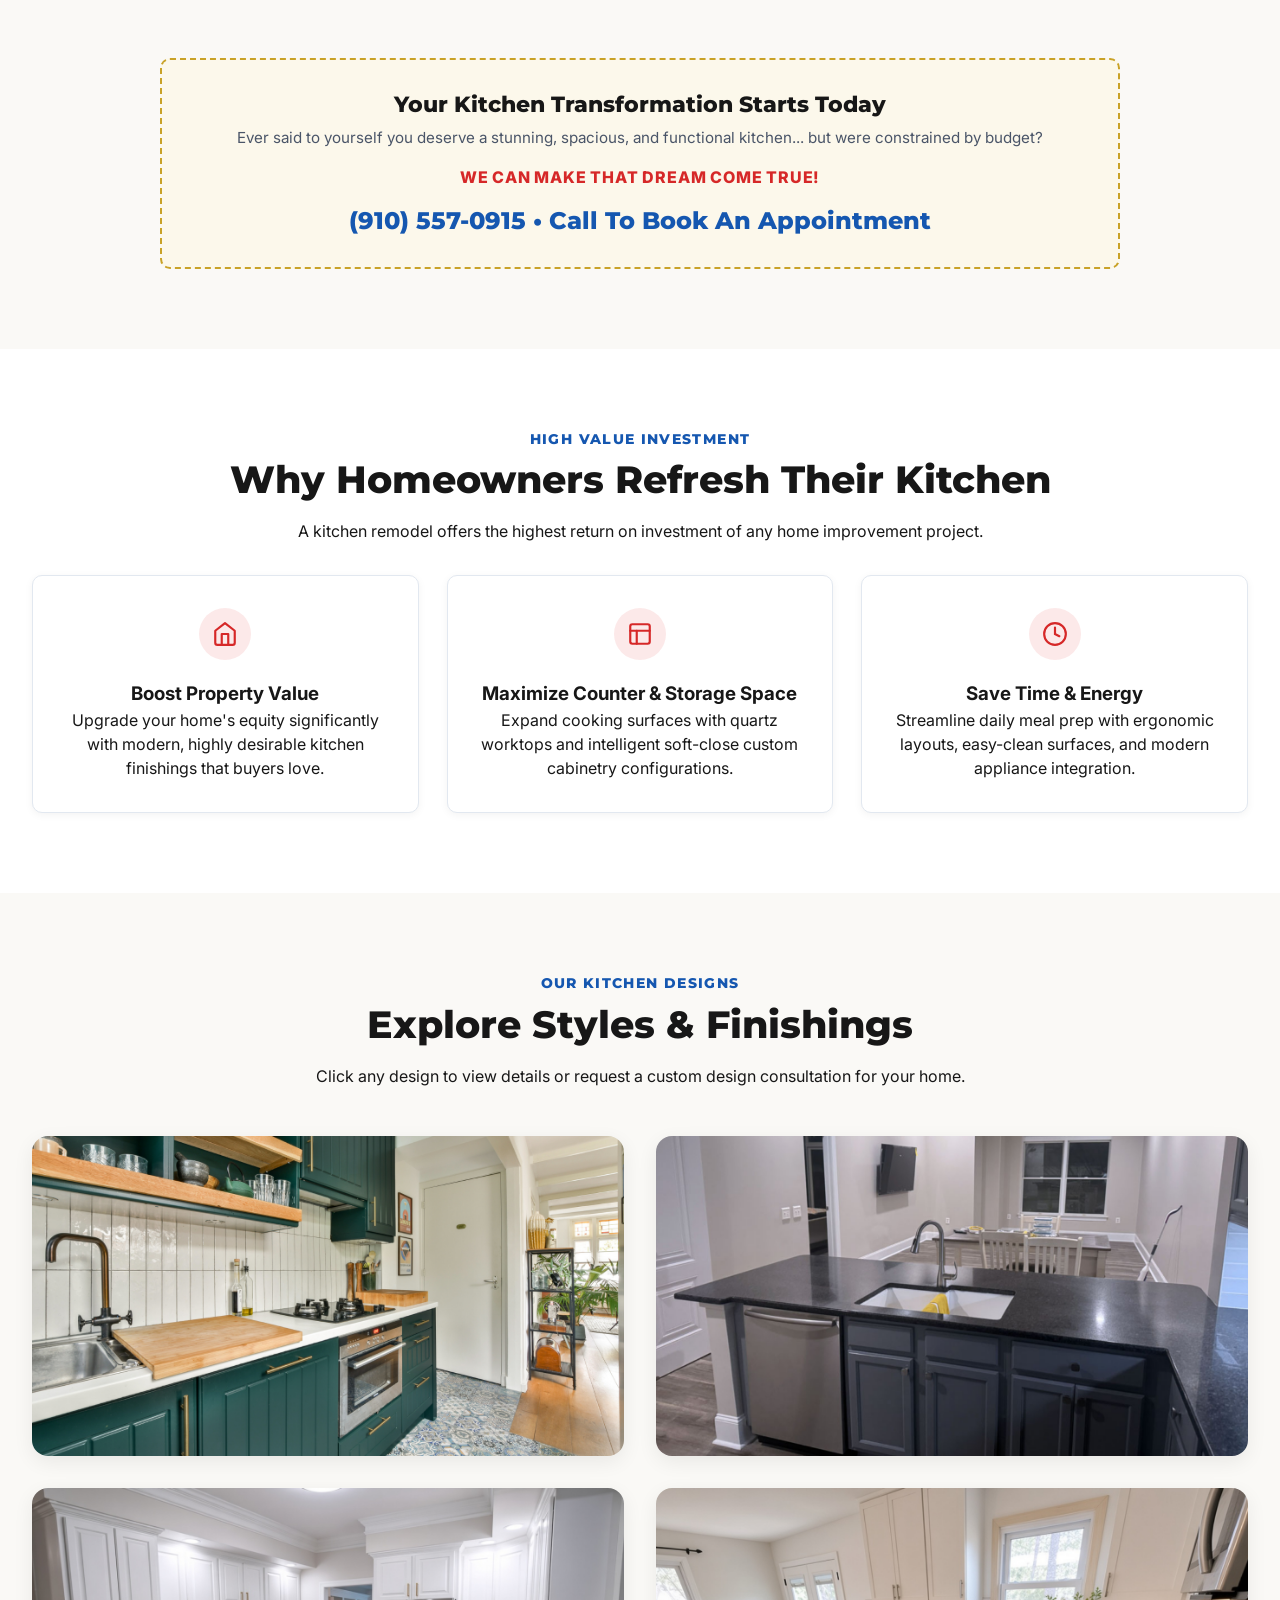
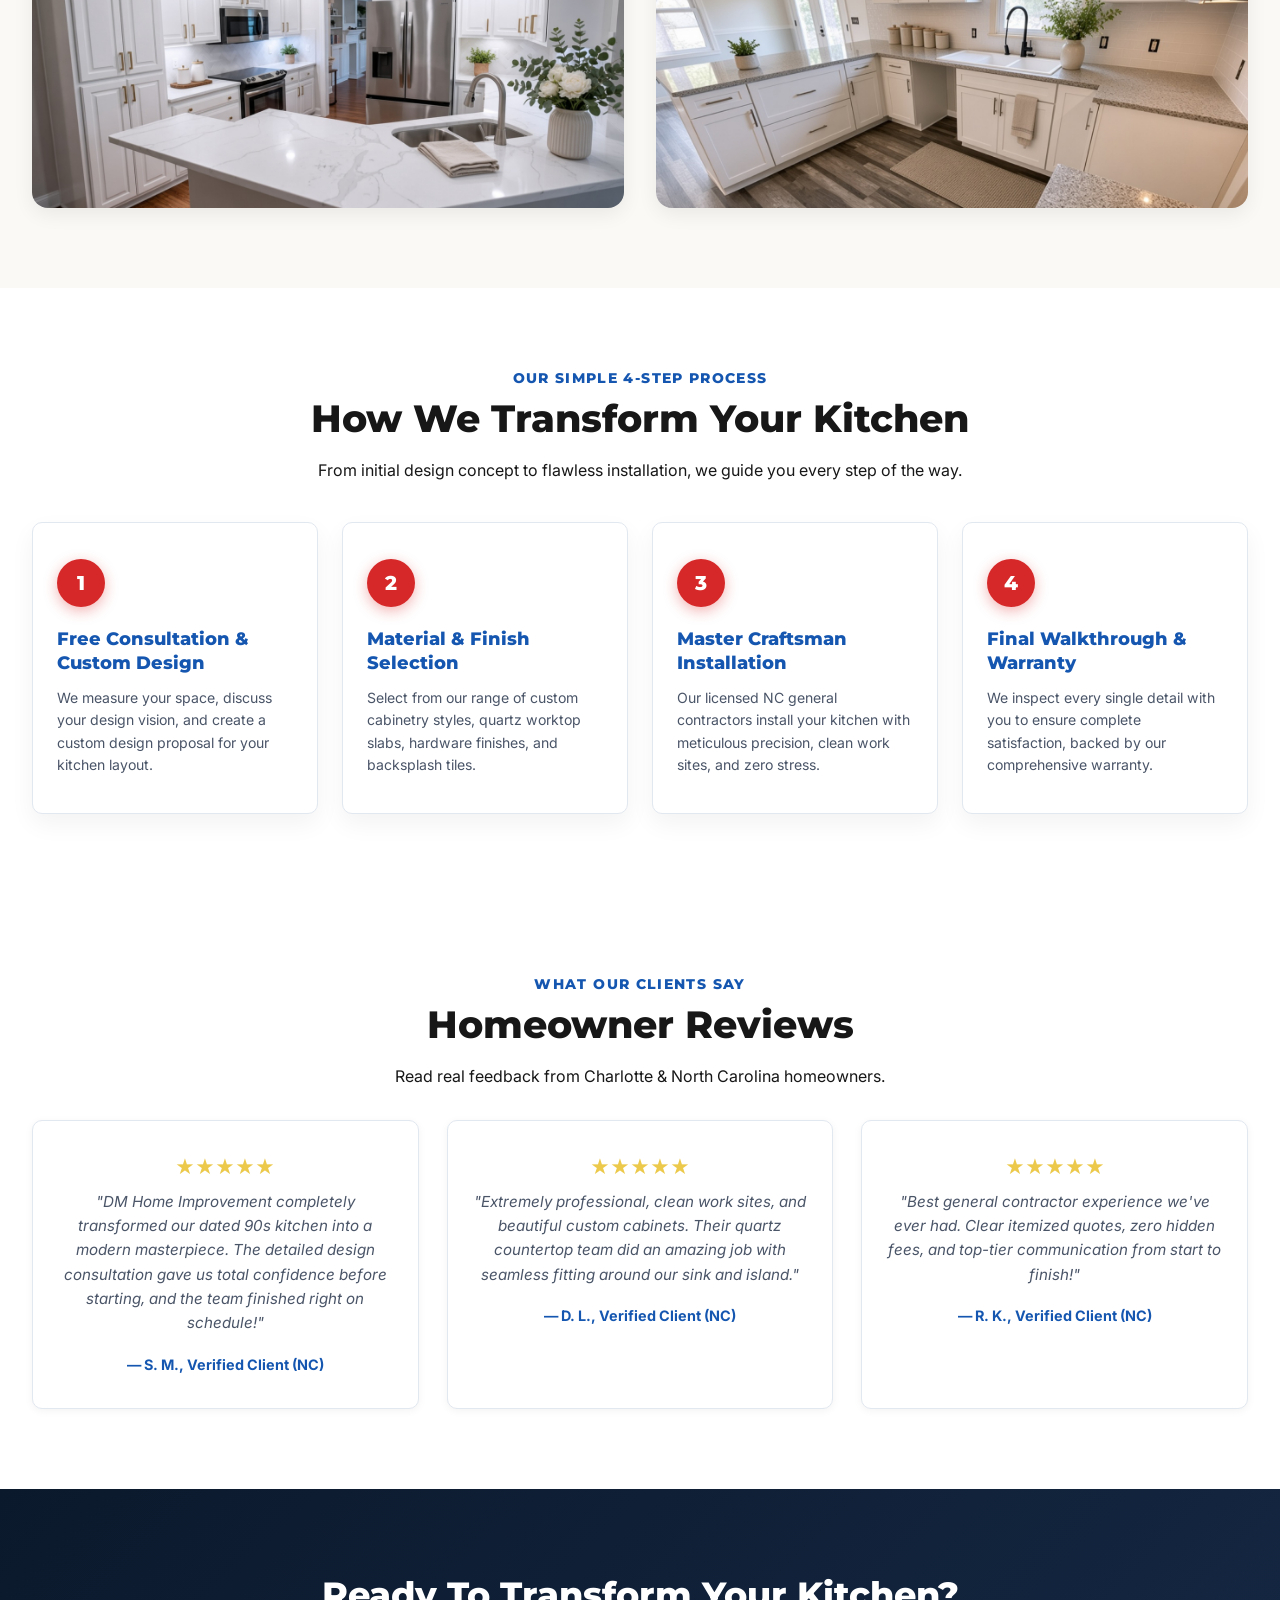
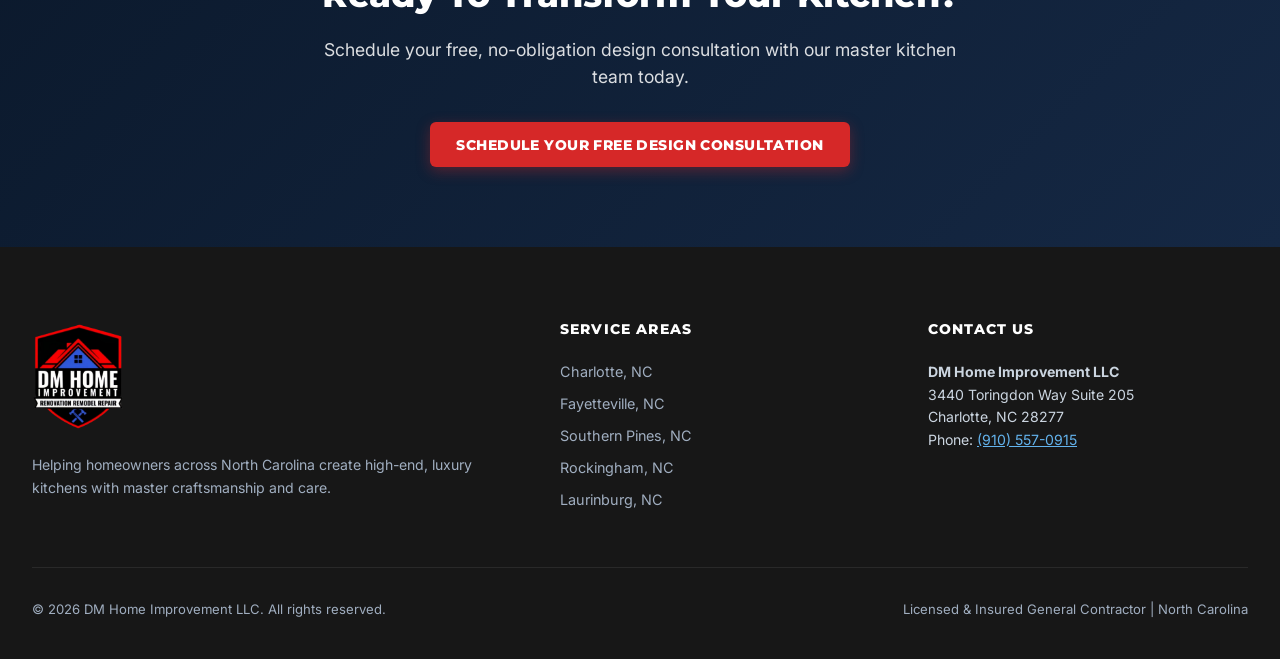
==== commit c1adea68: "Add 14-Page Kitchen Remodeling Guide PDF and connect download button" ====
--- a/index.html
+++ b/index.html
@@ -692,8 +692,8 @@
           </p>
         </div>
 
-        <a href="assets/kitchen-guide-booklet.jpg" download="DM-Home-Improvement-Kitchen-Remodel-Guide.jpg" class="btn btn-gold btn-full" style="display: block; padding: 1rem 1.25rem; font-weight: 800; font-size: 0.92rem; text-decoration: none; margin-bottom: 0.85rem; box-shadow: 0 4px 15px rgba(201, 162, 39, 0.35);">
-          📥 DOWNLOAD YOUR FREE KITCHEN GUIDE PDF →
+        <a href="assets/The-Smart-Homeowners-Kitchen-Remodeling-Guide.pdf" download="The-Smart-Homeowners-Kitchen-Remodeling-Guide.pdf" class="btn btn-gold btn-full" style="display: block; padding: 1rem 1.25rem; font-weight: 800; font-size: 0.92rem; text-decoration: none; margin-bottom: 0.85rem; box-shadow: 0 4px 15px rgba(201, 162, 39, 0.35);">
+          📥 DOWNLOAD YOUR FREE 14-PAGE KITCHEN GUIDE (PDF) →
         </a>
 
         <div style="text-align: center; font-size: 0.82rem; color: var(--color-gray-muted);">
